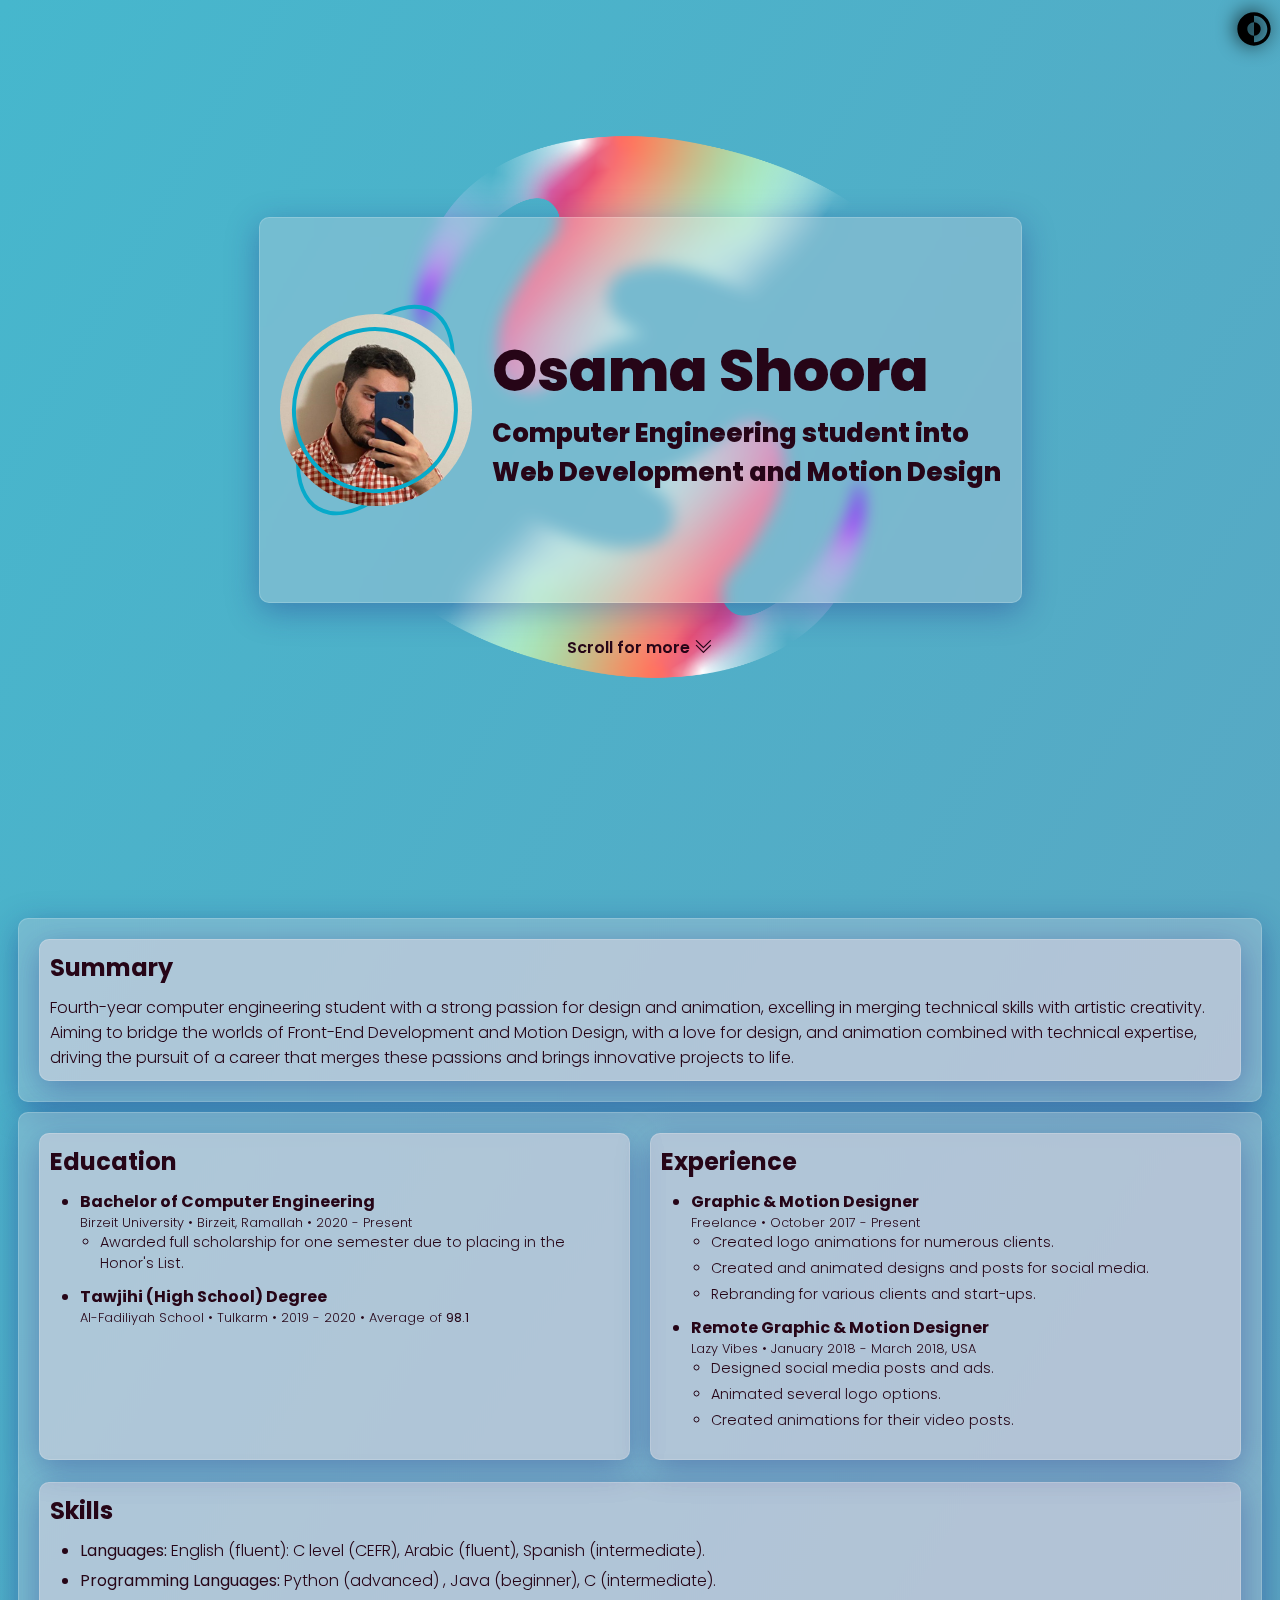
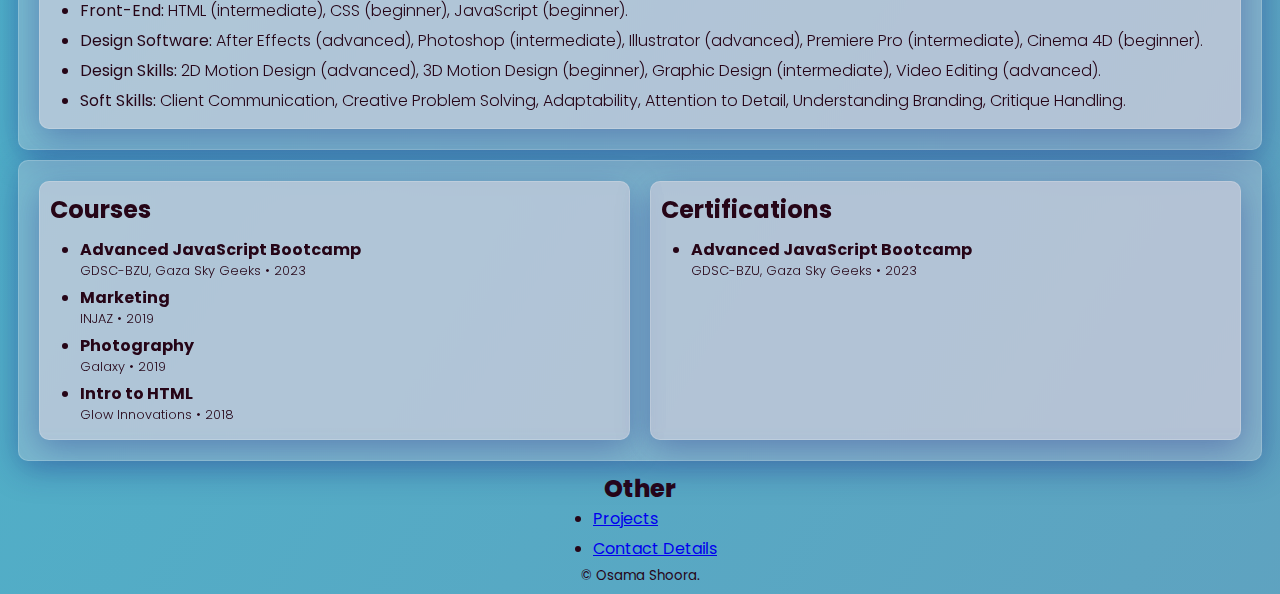
==== index.html @ 814f6090 "New Changes" ====
<!DOCTYPE html>
<html lang="en">
  <head>
    <meta charset="UTF-8" />
    <meta
      name="viewport"
      content="width=device-width, initial-scale=1, viewport-fit=cover"
    />
    <link href="./style.css" rel="stylesheet" />
    <meta name="theme-color" content="#aaa4cb" />
    <title>Osama Shoora's Resume</title>
  </head>
  <body class="light-mode">
    <!-- Logo -->
    <div class="flex-container logo-back">
      <img src="./images/logo1.png" alt="logo" class="logo" />
    </div>

    <button
      class="darkmode-btn theme-toggle"
      id="target"
      onclick="DoAnimation();"
    >
      <img src="./images/dark.svg" alt="" />
      <img src="./images/dark.svg" alt="" class="button-shadow" />
    </button>

    <!-- Header -->
    <section class="flex-container intro">
      <div class="container header">
        <div class="profile-container">
          <div class="frame1"></div>
          <div class="frame2"></div>
          <img src="./images/pic1.jpg" class="profile" />
        </div>
        <div class="about-container">
          <h1 class="name">Osama Shoora</h1>
          <h2 class="about">
            Computer Engineering student into<br />Web Development and Motion Design
          </h2>
        </div>
      </div>
      <div class="scroll-container">
        <p class="scroll-animation" onclick="scrollSmooth()">
          Scroll for more
          <svg
            xmlns="http://www.w3.org/2000/svg"
            width="20"
            height="20"
            fill="currentColor"
            class="bi bi-chevron-double-down scroll-animation"
            viewBox="0 0 17 10"
          >
            <path
              fill-rule="evenodd"
              d="M1.646 6.646a.5.5 0 0 1 .708 0L8 12.293l5.646-5.647a.5.5 0 0 1 .708.708l-6 6a.5.5 0 0 1-.708 0l-6-6a.5.5 0 0 1 0-.708z"
            />
            <path
              fill-rule="evenodd"
              d="M1.646 2.646a.5.5 0 0 1 .708 0L8 8.293l5.646-5.647a.5.5 0 0 1 .708.708l-6 6a.5.5 0 0 1-.708 0l-6-6a.5.5 0 0 1 0-.708z"
            />
          </svg>
        </p>
      </div>
    </section>

    <!-- Summary -->
    <section class="flex-container card">
      <section class="flex-container card summary">
        <h2>Summary</h2>
        <p>
          Fourth-year computer engineering student with a strong passion for
          design and animation, excelling in merging technical skills with
          artistic creativity. Aiming to bridge the worlds of Front-End
          Development and Motion Design, with a love for design, and animation
          combined with technical expertise, driving the pursuit of a career
          that merges these passions and brings innovative projects to life.
        </p>
        <!-- <hr /> -->
      </section>
    </section>

    <section class="flex-container card edu-exp">
      <section class="flex-container card education">
        <h2>Education</h2>
        <ul>
          <li>
            <h4>Bachelor of Computer Engineering</h4>
            <p>Birzeit University • Birzeit, Ramallah • 2020 - Present</p>
            <ul>
              <li>
                Awarded full scholarship for one semester due to placing in the
                Honor's List.
              </li>
            </ul>
          </li>

          <li>
            <h4>Tawjihi (High School) Degree</h4>
            <p>
              Al-Fadiliyah School • Tulkarm • 2019 - 2020 • Average of
              <b>98.1</b>
            </p>
          </li>
        </ul>
        <!-- <hr /> -->
      </section>

      <section class="flex-container card experience">
        <h2>Experience</h2>
        <ul>
          <li>
            <h4>Graphic & Motion Designer</h4>
            <p>Freelance • October 2017 - Present</p>
            <ul>
              <li>Created logo animations for numerous clients.</li>
              <li>Created and animated designs and posts for social media.</li>
              <li>Rebranding for various clients and start-ups.</li>
            </ul>
          </li>

          <li>
            <h4>Remote Graphic & Motion Designer</h4>
            <p>Lazy Vibes • January 2018 - March 2018, USA</p>
            <ul>
              <li>Designed social media posts and ads.</li>
              <li>Animated several logo options.</li>
              <li>Created animations for their video posts.</li>
            </ul>
          </li>
        </ul>
      </section>

      <section class="flex-container card skills">
        <h2>Skills</h2>
        <ul>
          <li>
            <b>Languages:</b> English (fluent): C level (CEFR), Arabic (fluent),
            Spanish (intermediate).
          </li>
          <li>
            <b>Programming Languages:</b> Python (advanced) , Java (beginner), C
            (intermediate).
          </li>
          <li>
            <b>Front-End:</b> HTML (intermediate), CSS (beginner), JavaScript
            (beginner).
          </li>
          <li>
            <b>Design Software:</b> After Effects (advanced), Photoshop
            (intermediate), Illustrator (advanced), Premiere Pro (intermediate),
            Cinema 4D (beginner).
          </li>
          <li>
            <b>Design Skills:</b> 2D Motion Design (advanced), 3D Motion Design
            (beginner), Graphic Design (intermediate), Video Editing (advanced).
          </li>
          <li>
            <b>Soft Skills:</b> Client Communication, Creative Problem Solving,
            Adaptability, Attention to Detail, Understanding Branding, Critique
            Handling.
          </li>
        </ul>
      </section>
    </section>

    <section class="flex-container card courses-certifications">
      <section class="flex-container card courses">
        <h2>Courses</h2>
        <ul>
          <li>
            <h4>Advanced JavaScript Bootcamp</h4>
            <p>GDSC-BZU, Gaza Sky Geeks • 2023</p>
          </li>

          <li>
            <h4>Marketing</h4>
            <p>INJAZ • 2019</p>
          </li>

          <li>
            <h4>Photography</h4>
            <p>Galaxy • 2019</p>
          </li>

          <li>
            <h4>Intro to HTML</h4>
            <p>Glow Innovations • 2018</p>
          </li>
        </ul>
      </section>

      <section class="flex-container card certifications">
        <h2>Certifications</h2>
        <ul>
          <li>
            <h4>Advanced JavaScript Bootcamp</h4>
            <p>GDSC-BZU, Gaza Sky Geeks • 2023</p>
          </li>
        </ul>
      </section>
    </section>

    <footer class="flex-container other">
      <h2>Other</h2>
      <ul>
        <li><a href="./public/projects.html" target="_blank">Projects</a></li>
        <li>
          <a href="./public/contact.html" target="_blank">Contact Details</a>
        </li>
      </ul>
      <small>© Osama Shoora.</small>
    </footer>

    <script src="./script.js"></script>
  </body>
</html>
---- style.css ----
@import url("https://fonts.googleapis.com/css2?family=Poppins:wght@200;300;500;600;700;800;900&display=swap");
/*#8C2B4F  #D95988   #F299C2    #ffd9e9   #260517     #A9B9D9*/

:root {
  --clr-dark: #260517;
  --clr-pastel-pink: #ffd9e9;
  --clr-light-pink: #f299c2;
  --clr-bg-light: rgba(245, 216, 227, 0.25);
  --clr-bg-dark: #361e274a;
}

.dark-mode {
  --clr-pastel-pink: #260517;
  --clr-dark: #ffd9e9;
  --clr-bg-dark: rgba(245, 216, 227, 0.25);
  --clr-bg-light: #361e274a;
}
.light-mode {
  transition: all 0.3s linear;
}

html {
  scroll-behavior: smooth;
}

body {
  background: -moz-linear-gradient(
    57deg,
    rgba(242, 153, 194, 1),
    rgba(115, 187, 201, 1)
  );
  background: -webkit-linear-gradient(
    57deg,
    rgba(242, 153, 194, 1),
    rgba(115, 187, 201, 1)
  );
  background: -o-linear-gradient(
    57deg,
    rgba(242, 153, 194, 1),
    rgba(115, 187, 201, 1)
  );
  background: linear-gradient(300deg, rgb(205, 71, 134), rgb(70, 183, 205));
  background-size: 1000% auto;
  animation: gradient-animation 10s ease infinite;
  font-family: "Poppins", sans-serif;
  color: var(--clr-dark);
}
@keyframes gradient-animation {
  0% {
    background-position: 0% 0%;
  }
  50% {
    background-position: 100% 50%;
  }
  100% {
    background-position: 0% 0%;
  }
}
.logo {
  width: 100%;
}
.logo-back {
  width: clamp(5vw, 35vw, 50vw);
  position: fixed;
  top: 50vh;
  left: 50vw;
  transform: translate(-50%, -58%);
}

.flex-container {
  display: flex;
  align-items: center;
  justify-content: center;
  margin: 0;
  padding: 0;
}
.intro {
  height: 100vh;
  flex-direction: column;
}

.header {
  flex: 0 1 30vw;
  display: grid;
  align-items: center;
  grid-template-columns: 0.5fr auto;
  grid-template-rows: 0.5fr 0.5fr;
  gap: 0px;
  padding: 0 20px;
  background: var(--clr-bg-light);
  box-shadow: 0 8px 32px 0 rgba(31, 38, 135, 0.37);
  backdrop-filter: blur(8px);
  -webkit-backdrop-filter: blur(4.5px);
  border-radius: 10px;
  border: 1px solid rgba(255, 255, 255, 0.18);
}

.card {
  /* color: #fce9f1; */
  height: auto;
  background: var(--clr-bg-light);
  box-shadow: 0 8px 32px 0 rgba(31, 38, 135, 0.37);
  backdrop-filter: blur(6px);
  -webkit-backdrop-filter: blur(4.5px);
  border-radius: 10px;
  border: 1px solid rgba(255, 255, 255, 0.18);
  flex-direction: column;
  align-items: flex-start;
  padding: 10px 10px;
  margin: 10px;
  font-weight: 300;
}
.edu-exp {
  display: grid;
  grid-template-columns: 1fr 1fr;
  grid-template-rows: 1fr auto;
}
.skills {
  margin-top: 20px;
}
.education,
.experience {
  justify-content: flex-start;
  height: 90%;
}
.courses-certifications {
  display: grid;
  grid-template-columns: 1fr 1fr;
}
.courses,
.certifications {
  justify-content: flex-start;
  height: 85%;
}
.skills {
  grid-column: span 2;
}
.card h2 {
  font-weight: 700;
}
hr {
  border: 1px solid #73bbc9;
}
.container hr {
  border: 1.5px solid #73bbc9;
  width: 100%;
  grid-column: span 2;
}
.name {
  font-size: 4.5vw;
}
.about {
  font-size: 2.02vw;
}
.header h1,
h2 {
  margin: 0;
  padding: 0;
  font-weight: 800;
}
.intro p {
  font-weight: 600;
  width: 300px;
  height: 30px;
  grid-column: span 2;
  padding: 0;
  padding-bottom: 6px;
  margin: 30px 0;
  text-align: center;
  cursor: pointer;
  color: #260517;
}
.intro p:hover {
  .scroll-animation {
    animation: loop-animation 2s ease infinite;
  }
}
.scroll-animation {
  animation: loop-animation 2s ease-out infinite;
}
@keyframes loop-animation {
  0% {
    transform: translateY(0px);
  }
  50% {
    transform: translateY(5px);
  }
  100% {
    transform: translateY(0px);
  }
}
.about-container {
  grid-area: 1/2/3/3;
  display: flex;
  flex-direction: column;
  justify-content: center;
  margin-left: 20px;
}
.profile-container {
  grid-area: 1/1/3/2;
  display: flex;
  justify-content: center;
  align-items: center;
  border-radius: 50%;
  position: relative;
}
.scroll-container {
  grid-column: span 2;
  display: flex;
  justify-content: center;
  align-items: center;
  border-radius: 50%;
  position: relative;
}
.other {
  flex-direction: column;
}
.profile {
  float: left;
  width: 15vw;
  border-radius: 50%;
  padding: 30px 0;
}

.card > p {
  margin: 0;
}
.card > h2 {
  margin: 0 0 10px 0;
  padding: 0;
}
ul {
  margin: 0;
  padding: 0 0 0 30px;
}
li {
  padding: 0 0 5px 0;
}

ul > li > h4 {
  margin: 0;
  padding: 0;
}
li > p {
  padding: 0;
  margin: 0;
  font-size: 0.8rem;
}

ul > li > ul {
  padding-left: 20px;
  font-size: 0.9rem;
}

.frame1,
.frame2 {
  position: absolute;
  z-index: -1;
  width: 65%;
  height: 92%;
  border-radius: 50%;
  border: 4px solid #07aaca;
  rotate: 30deg;
  box-sizing: border-box;
}
.frame2 {
  z-index: 1;
  width: 13vw;
  height: 13vw;
  rotate: -30deg;
}
.frame1 {
  animation: frame-animation 2.5s ease-in-out infinite;
}
@keyframes frame-animation {
  0% {
    transform: rotate(0deg);
  }
  100% {
    transform: rotate(360deg);
  }
}

.darkmode-btn {
  background-color: transparent;
  border: 0;
  position: fixed;
  right: 0px;
  cursor: pointer;
  z-index: 1;
  display: grid;
  transition: all 0.3s;
}
.animate {
  transform: rotate(180deg);
}
.darkmode-btn img {
  width: 40px;
}
.darkmode-btn .button-shadow {
  position: absolute;
  filter: blur(10px);
  right: 6px;
}

@media (max-width: 768px) {
  .header {
    flex: 0 1 30vw;
    padding-right: 10px;
  }
  .profile {
    width: 100px;
  }
  .name {
    font-size: 2rem;
  }
  .about {
    font-size: 0.9rem;
  }
  .frame1 {
    border-width: 2px;
    height: 90%;
  }
  .frame2 {
    z-index: 1;
    width: 85px;
    height: 85px;
    border-width: 2px;
    rotate: -30deg;
  }
  .edu-exp {
    grid-template-columns: 1fr;
    grid-template-rows: auto auto auto;
    gap: 20px;
  }
  .courses-certifications {
    grid-template-columns: 1fr;
    grid-template-rows: 1fr auto;
    padding-bottom: 30px;
  }
  .skills {
    grid-column: span 1;
    margin-top: 0px;
  }
}
@media (max-width: 435px) {
  .name {
    font-size: 2rem;
  }
  .about {
    font-size: 0.8rem;
  }
  .about-container {
    margin-left: 10px;
  }
  .logo-back {
    width: 200px;
    transform: translate(-50%, -66%);
  }
}
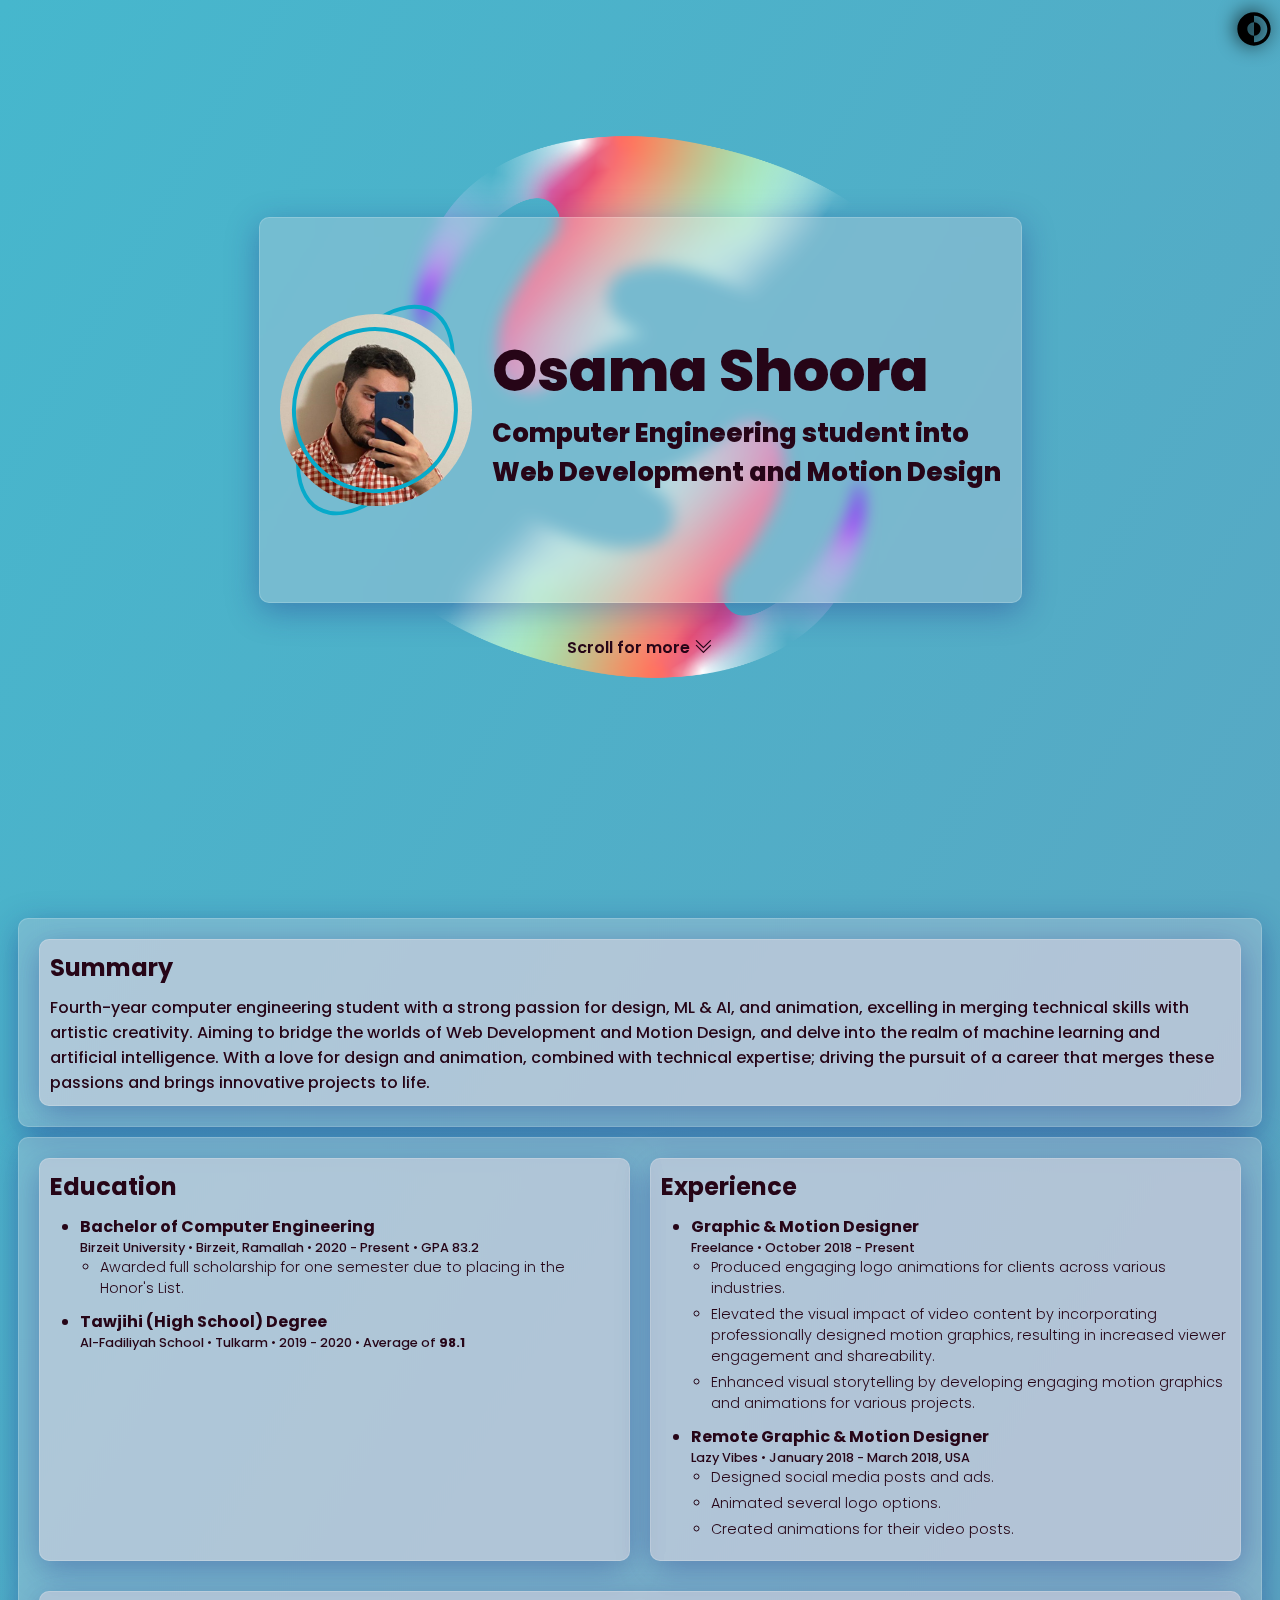
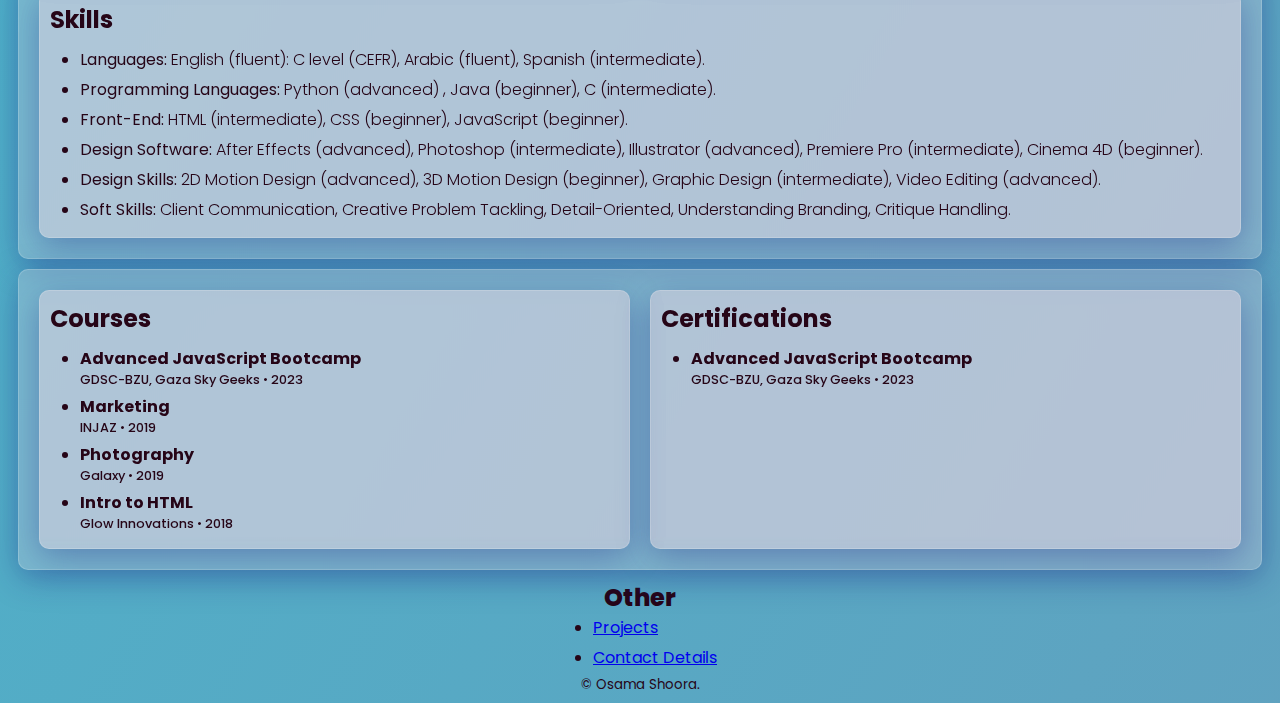
==== commit e1e8de52: "New Changes" ====
--- a/index.html
+++ b/index.html
@@ -36,7 +36,8 @@
         <div class="about-container">
           <h1 class="name">Osama Shoora</h1>
           <h2 class="about">
-            Computer Engineering student into<br />Web Development and Motion Design
+            Computer Engineering student into<br />Web Development and Motion
+            Design
           </h2>
         </div>
       </div>
@@ -70,11 +71,13 @@
         <h2>Summary</h2>
         <p>
           Fourth-year computer engineering student with a strong passion for
-          design and animation, excelling in merging technical skills with
-          artistic creativity. Aiming to bridge the worlds of Front-End
-          Development and Motion Design, with a love for design, and animation
-          combined with technical expertise, driving the pursuit of a career
-          that merges these passions and brings innovative projects to life.
+          design, ML &amp; AI, and animation, excelling in merging technical
+          skills with artistic creativity. Aiming to bridge the worlds of Web
+          Development and Motion Design, and delve into the realm of machine
+          learning and artificial intelligence. With a love for design and
+          animation, combined with technical expertise; driving the pursuit of a
+          career that merges these passions and brings innovative projects to
+          life.
         </p>
         <!-- <hr /> -->
       </section>
@@ -86,7 +89,9 @@
         <ul>
           <li>
             <h4>Bachelor of Computer Engineering</h4>
-            <p>Birzeit University • Birzeit, Ramallah • 2020 - Present</p>
+            <p>
+              Birzeit University • Birzeit, Ramallah • 2020 - Present • GPA 83.2
+            </p>
             <ul>
               <li>
                 Awarded full scholarship for one semester due to placing in the
@@ -110,17 +115,17 @@
         <h2>Experience</h2>
         <ul>
           <li>
-            <h4>Graphic & Motion Designer</h4>
-            <p>Freelance • October 2017 - Present</p>
+            <h4>Graphic &amp; Motion Designer</h4>
+            <p>Freelance • October 2018 - Present</p>
             <ul>
-              <li>Created logo animations for numerous clients.</li>
-              <li>Created and animated designs and posts for social media.</li>
-              <li>Rebranding for various clients and start-ups.</li>
+              <li>Produced engaging logo animations for clients across various industries.</li>
+              <li>Elevated the visual impact of video content by incorporating professionally designed motion graphics, resulting in increased viewer engagement and shareability.</li>
+              <li>Enhanced visual storytelling by developing engaging motion graphics and animations for various projects.</li>
             </ul>
           </li>
 
           <li>
-            <h4>Remote Graphic & Motion Designer</h4>
+            <h4>Remote Graphic &amp; Motion Designer</h4>
             <p>Lazy Vibes • January 2018 - March 2018, USA</p>
             <ul>
               <li>Designed social media posts and ads.</li>
@@ -156,8 +161,7 @@
             (beginner), Graphic Design (intermediate), Video Editing (advanced).
           </li>
           <li>
-            <b>Soft Skills:</b> Client Communication, Creative Problem Solving,
-            Adaptability, Attention to Detail, Understanding Branding, Critique
+            <b>Soft Skills:</b> Client Communication, Creative Problem Tackling, Detail-Oriented, Understanding Branding, Critique
             Handling.
           </li>
         </ul>
@@ -212,6 +216,6 @@
       <small>© Osama Shoora.</small>
     </footer>
 
-    <script src="./script.js"></script>
+    <script src="./index.js"></script>
   </body>
 </html>
--- a/style.css
+++ b/style.css
@@ -170,11 +170,17 @@
   cursor: pointer;
   color: #260517;
 }
+
 .intro p:hover {
   .scroll-animation {
     animation: loop-animation 2s ease infinite;
   }
 }
+
+.card p{
+font-weight: 500;
+}
+
 .scroll-animation {
   animation: loop-animation 2s ease-out infinite;
 }
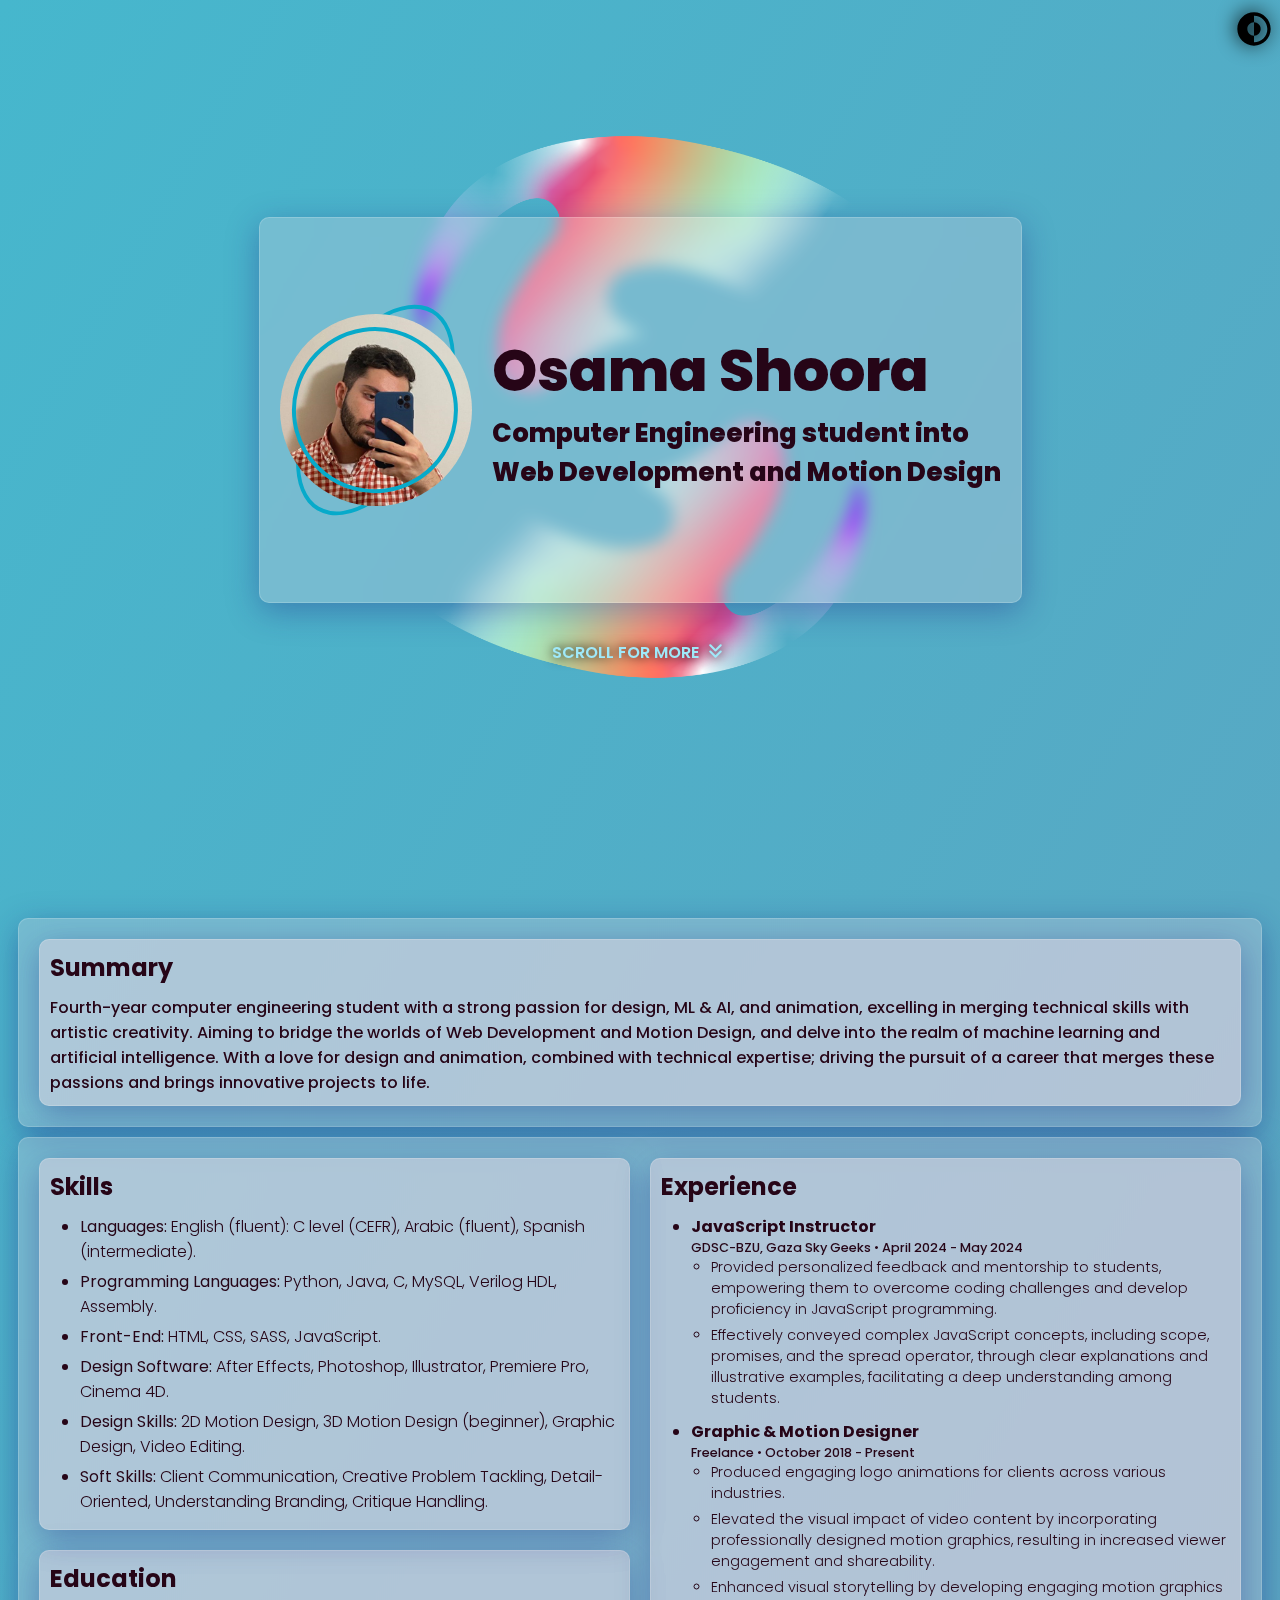
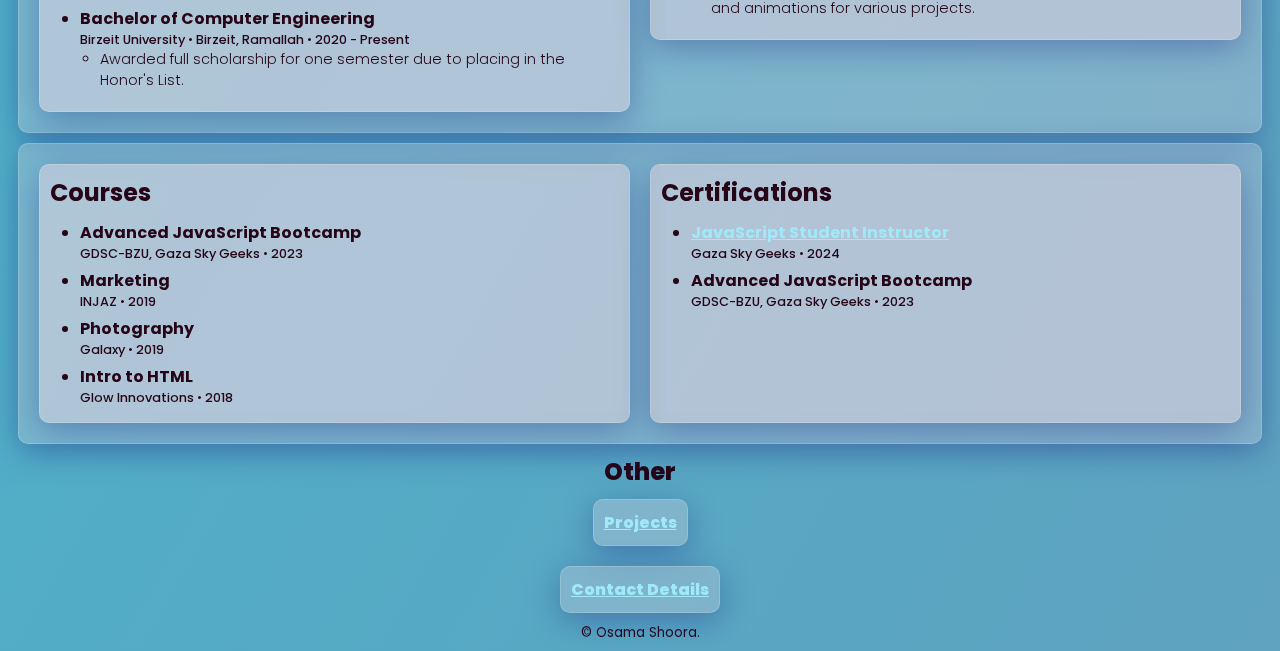
==== commit 3ccb057d: "grid clean up + readme" ====
--- a/index.html
+++ b/index.html
@@ -43,23 +43,19 @@
       </div>
       <div class="scroll-container">
         <p class="scroll-animation" onclick="scrollSmooth()">
-          Scroll for more
+          SCROLL FOR MORE
           <svg
             xmlns="http://www.w3.org/2000/svg"
-            width="20"
-            height="20"
-            fill="currentColor"
-            class="bi bi-chevron-double-down scroll-animation"
-            viewBox="0 0 17 10"
+            width="25"
+            height="25"
+            viewBox="0 0 24 24"
+            fill="none"
+            stroke="currentColor"
+            stroke-width="2"
+            stroke-linecap="round"
+            stroke-linejoin="round"
           >
-            <path
-              fill-rule="evenodd"
-              d="M1.646 6.646a.5.5 0 0 1 .708 0L8 12.293l5.646-5.647a.5.5 0 0 1 .708.708l-6 6a.5.5 0 0 1-.708 0l-6-6a.5.5 0 0 1 0-.708z"
-            />
-            <path
-              fill-rule="evenodd"
-              d="M1.646 2.646a.5.5 0 0 1 .708 0L8 8.293l5.646-5.647a.5.5 0 0 1 .708.708l-6 6a.5.5 0 0 1-.708 0l-6-6a.5.5 0 0 1 0-.708z"
-            />
+            <path d="M7 13l5 5 5-5M7 7l5 5 5-5" />
           </svg>
         </p>
       </div>
@@ -84,14 +80,39 @@
     </section>
 
     <section class="flex-container card edu-exp">
+      <section class="flex-container card skills">
+        <h2>Skills</h2>
+        <ul>
+          <li>
+            <b>Languages:</b> English (fluent): C level (CEFR), Arabic (fluent),
+            Spanish (intermediate).
+          </li>
+          <li>
+            <b>Programming Languages:</b> Python, Java, C, MySQL, Verilog HDL,
+            Assembly.
+          </li>
+          <li><b>Front-End:</b> HTML, CSS, SASS, JavaScript.</li>
+          <li>
+            <b>Design Software:</b> After Effects, Photoshop, Illustrator,
+            Premiere Pro, Cinema 4D.
+          </li>
+          <li>
+            <b>Design Skills:</b> 2D Motion Design, 3D Motion Design (beginner),
+            Graphic Design, Video Editing.
+          </li>
+          <li>
+            <b>Soft Skills:</b> Client Communication, Creative Problem Tackling,
+            Detail-Oriented, Understanding Branding, Critique Handling.
+          </li>
+        </ul>
+      </section>
+
       <section class="flex-container card education">
         <h2>Education</h2>
         <ul>
           <li>
             <h4>Bachelor of Computer Engineering</h4>
-            <p>
-              Birzeit University • Birzeit, Ramallah • 2020 - Present • GPA 83.2
-            </p>
+            <p>Birzeit University • Birzeit, Ramallah • 2020 - Present</p>
             <ul>
               <li>
                 Awarded full scholarship for one semester due to placing in the
@@ -99,14 +120,6 @@
               </li>
             </ul>
           </li>
-
-          <li>
-            <h4>Tawjihi (High School) Degree</h4>
-            <p>
-              Al-Fadiliyah School • Tulkarm • 2019 - 2020 • Average of
-              <b>98.1</b>
-            </p>
-          </li>
         </ul>
         <!-- <hr /> -->
       </section>
@@ -114,55 +127,41 @@
       <section class="flex-container card experience">
         <h2>Experience</h2>
         <ul>
+          <li>
+            <h4>JavaScript Instructor</h4>
+            <p>GDSC-BZU, Gaza Sky Geeks • April 2024 - May 2024</p>
+            <ul>
+              <li>
+                Provided personalized feedback and mentorship to students,
+                empowering them to overcome coding challenges and develop
+                proficiency in JavaScript programming.
+              </li>
+              <li>
+                Effectively conveyed complex JavaScript concepts, including
+                scope, promises, and the spread operator, through clear
+                explanations and illustrative examples, facilitating a deep
+                understanding among students.
+              </li>
+            </ul>
+          </li>
           <li>
             <h4>Graphic &amp; Motion Designer</h4>
             <p>Freelance • October 2018 - Present</p>
             <ul>
-              <li>Produced engaging logo animations for clients across various industries.</li>
-              <li>Elevated the visual impact of video content by incorporating professionally designed motion graphics, resulting in increased viewer engagement and shareability.</li>
-              <li>Enhanced visual storytelling by developing engaging motion graphics and animations for various projects.</li>
+              <li>
+                Produced engaging logo animations for clients across various
+                industries.
+              </li>
+              <li>
+                Elevated the visual impact of video content by incorporating
+                professionally designed motion graphics, resulting in increased
+                viewer engagement and shareability.
+              </li>
+              <li>
+                Enhanced visual storytelling by developing engaging motion
+                graphics and animations for various projects.
+              </li>
             </ul>
-          </li>
-
-          <li>
-            <h4>Remote Graphic &amp; Motion Designer</h4>
-            <p>Lazy Vibes • January 2018 - March 2018, USA</p>
-            <ul>
-              <li>Designed social media posts and ads.</li>
-              <li>Animated several logo options.</li>
-              <li>Created animations for their video posts.</li>
-            </ul>
-          </li>
-        </ul>
-      </section>
-
-      <section class="flex-container card skills">
-        <h2>Skills</h2>
-        <ul>
-          <li>
-            <b>Languages:</b> English (fluent): C level (CEFR), Arabic (fluent),
-            Spanish (intermediate).
-          </li>
-          <li>
-            <b>Programming Languages:</b> Python (advanced) , Java (beginner), C
-            (intermediate).
-          </li>
-          <li>
-            <b>Front-End:</b> HTML (intermediate), CSS (beginner), JavaScript
-            (beginner).
-          </li>
-          <li>
-            <b>Design Software:</b> After Effects (advanced), Photoshop
-            (intermediate), Illustrator (advanced), Premiere Pro (intermediate),
-            Cinema 4D (beginner).
-          </li>
-          <li>
-            <b>Design Skills:</b> 2D Motion Design (advanced), 3D Motion Design
-            (beginner), Graphic Design (intermediate), Video Editing (advanced).
-          </li>
-          <li>
-            <b>Soft Skills:</b> Client Communication, Creative Problem Tackling, Detail-Oriented, Understanding Branding, Critique
-            Handling.
           </li>
         </ul>
       </section>
@@ -198,6 +197,15 @@
         <h2>Certifications</h2>
         <ul>
           <li>
+            <h4>
+              <a
+                href="https://credsverse.com/credentials/0abc3466-1c5b-4b9c-9fdd-5f3ae3a615f6"
+                >JavaScript Student Instructor</a
+              >
+            </h4>
+            <p>Gaza Sky Geeks • 2024</p>
+          </li>
+          <li>
             <h4>Advanced JavaScript Bootcamp</h4>
             <p>GDSC-BZU, Gaza Sky Geeks • 2023</p>
           </li>
@@ -208,8 +216,10 @@
     <footer class="flex-container other">
       <h2>Other</h2>
       <ul>
-        <li><a href="./public/projects.html" target="_blank">Projects</a></li>
-        <li>
+        <li class="card">
+          <a href="./public/projects.html" target="_blank">Projects</a>
+        </li>
+        <li class="card">
           <a href="./public/contact.html" target="_blank">Contact Details</a>
         </li>
       </ul>
--- a/style.css
+++ b/style.css
@@ -65,6 +65,7 @@
   top: 50vh;
   left: 50vw;
   transform: translate(-50%, -58%);
+  z-index: -1;
 }
 
 .flex-container {
@@ -113,16 +114,20 @@
 .edu-exp {
   display: grid;
   grid-template-columns: 1fr 1fr;
-  grid-template-rows: 1fr auto;
-}
-.skills {
-  margin-top: 20px;
-}
-.education,
+  grid-template-rows: auto auto;
+}
+
+/* Define distinct background colors for each grid item */
+
+.education {
+  justify-content: flex-start;
+  grid-area: 2 / 1 / 3 / 2;
+}
 .experience {
   justify-content: flex-start;
-  height: 90%;
-}
+  grid-area: 1 / 2 / 3 / 3;
+}
+
 .courses-certifications {
   display: grid;
   grid-template-columns: 1fr 1fr;
@@ -133,7 +138,27 @@
   height: 85%;
 }
 .skills {
-  grid-column: span 2;
+  grid-area: 1 / 1 / 2 / 2;
+}
+.other {
+  display: flex;
+  align-items: center;
+  justify-content: center;
+  flex-direction: column;
+}
+.other ul {
+  display: flex;
+  flex-direction: column;
+  align-items: center;
+  justify-content: center;
+  padding: 0;
+  margin: 0;
+}
+
+.other .card {
+  list-style-type: none;
+  width: fit-content;
+  font-weight: 800;
 }
 .card h2 {
   font-weight: 700;
@@ -177,10 +202,45 @@
   }
 }
 
-.card p{
-font-weight: 500;
-}
-
+.card p {
+  font-weight: 500;
+}
+
+.about-container {
+  grid-area: 1/2/3/3;
+  display: flex;
+  flex-direction: column;
+  justify-content: center;
+  margin-left: 20px;
+}
+.profile-container {
+  grid-area: 1/1/3/2;
+  display: flex;
+  justify-content: center;
+  align-items: center;
+  border-radius: 50%;
+  position: relative;
+}
+.scroll-container {
+  display: flex;
+  justify-content: center;
+  align-items: center;
+  border-radius: 50%;
+  position: relative;
+  padding: 0px;
+  margin: 0px;
+}
+
+.scroll-container p {
+  color: #9fe9f9;
+  filter: drop-shadow(0 0 6px rgb(0, 0, 0));
+}
+
+svg {
+  /* fix position down by 5px */
+  position: relative;
+  top: 5px;
+}
 .scroll-animation {
   animation: loop-animation 2s ease-out infinite;
 }
@@ -195,32 +255,7 @@
     transform: translateY(0px);
   }
 }
-.about-container {
-  grid-area: 1/2/3/3;
-  display: flex;
-  flex-direction: column;
-  justify-content: center;
-  margin-left: 20px;
-}
-.profile-container {
-  grid-area: 1/1/3/2;
-  display: flex;
-  justify-content: center;
-  align-items: center;
-  border-radius: 50%;
-  position: relative;
-}
-.scroll-container {
-  grid-column: span 2;
-  display: flex;
-  justify-content: center;
-  align-items: center;
-  border-radius: 50%;
-  position: relative;
-}
-.other {
-  flex-direction: column;
-}
+
 .profile {
   float: left;
   width: 15vw;
@@ -256,6 +291,10 @@
 ul > li > ul {
   padding-left: 20px;
   font-size: 0.9rem;
+}
+
+a {
+  color: #9fe9f9;
 }
 
 .frame1,
@@ -308,8 +347,21 @@
   filter: blur(10px);
   right: 6px;
 }
-
-@media (max-width: 768px) {
+@media (min-width: 1300px) {
+  .skills {
+    grid-area: 1 / 1 / 2 / 2;
+  }
+  .education {
+    grid-area: 2 / 1 / 3 / 2;
+  }
+  .experience {
+    grid-area: 1 / 2 / 3 / 3;
+    /* grid-row: aut; */
+    /* padding-bottom: 28px; */
+  }
+}
+
+@media (max-width: 900px) {
   .header {
     flex: 0 1 30vw;
     padding-right: 10px;
@@ -337,19 +389,19 @@
   .edu-exp {
     grid-template-columns: 1fr;
     grid-template-rows: auto auto auto;
-    gap: 20px;
-  }
-  .courses-certifications {
-    grid-template-columns: 1fr;
-    grid-template-rows: 1fr auto;
-    padding-bottom: 30px;
   }
   .skills {
-    grid-column: span 1;
-    margin-top: 0px;
-  }
-}
-@media (max-width: 435px) {
+    grid-area: span 1;
+  }
+
+  .education {
+    grid-area: span 1;
+  }
+  .experience {
+    grid-area: span 1;
+  }
+}
+@media (max-width: 560px) {
   .name {
     font-size: 2rem;
   }
@@ -363,4 +415,8 @@
     width: 200px;
     transform: translate(-50%, -66%);
   }
-}
+  .courses-certifications {
+    grid-template-columns: 1fr;
+    grid-template-rows: 1fr 1fr;
+  }
+}
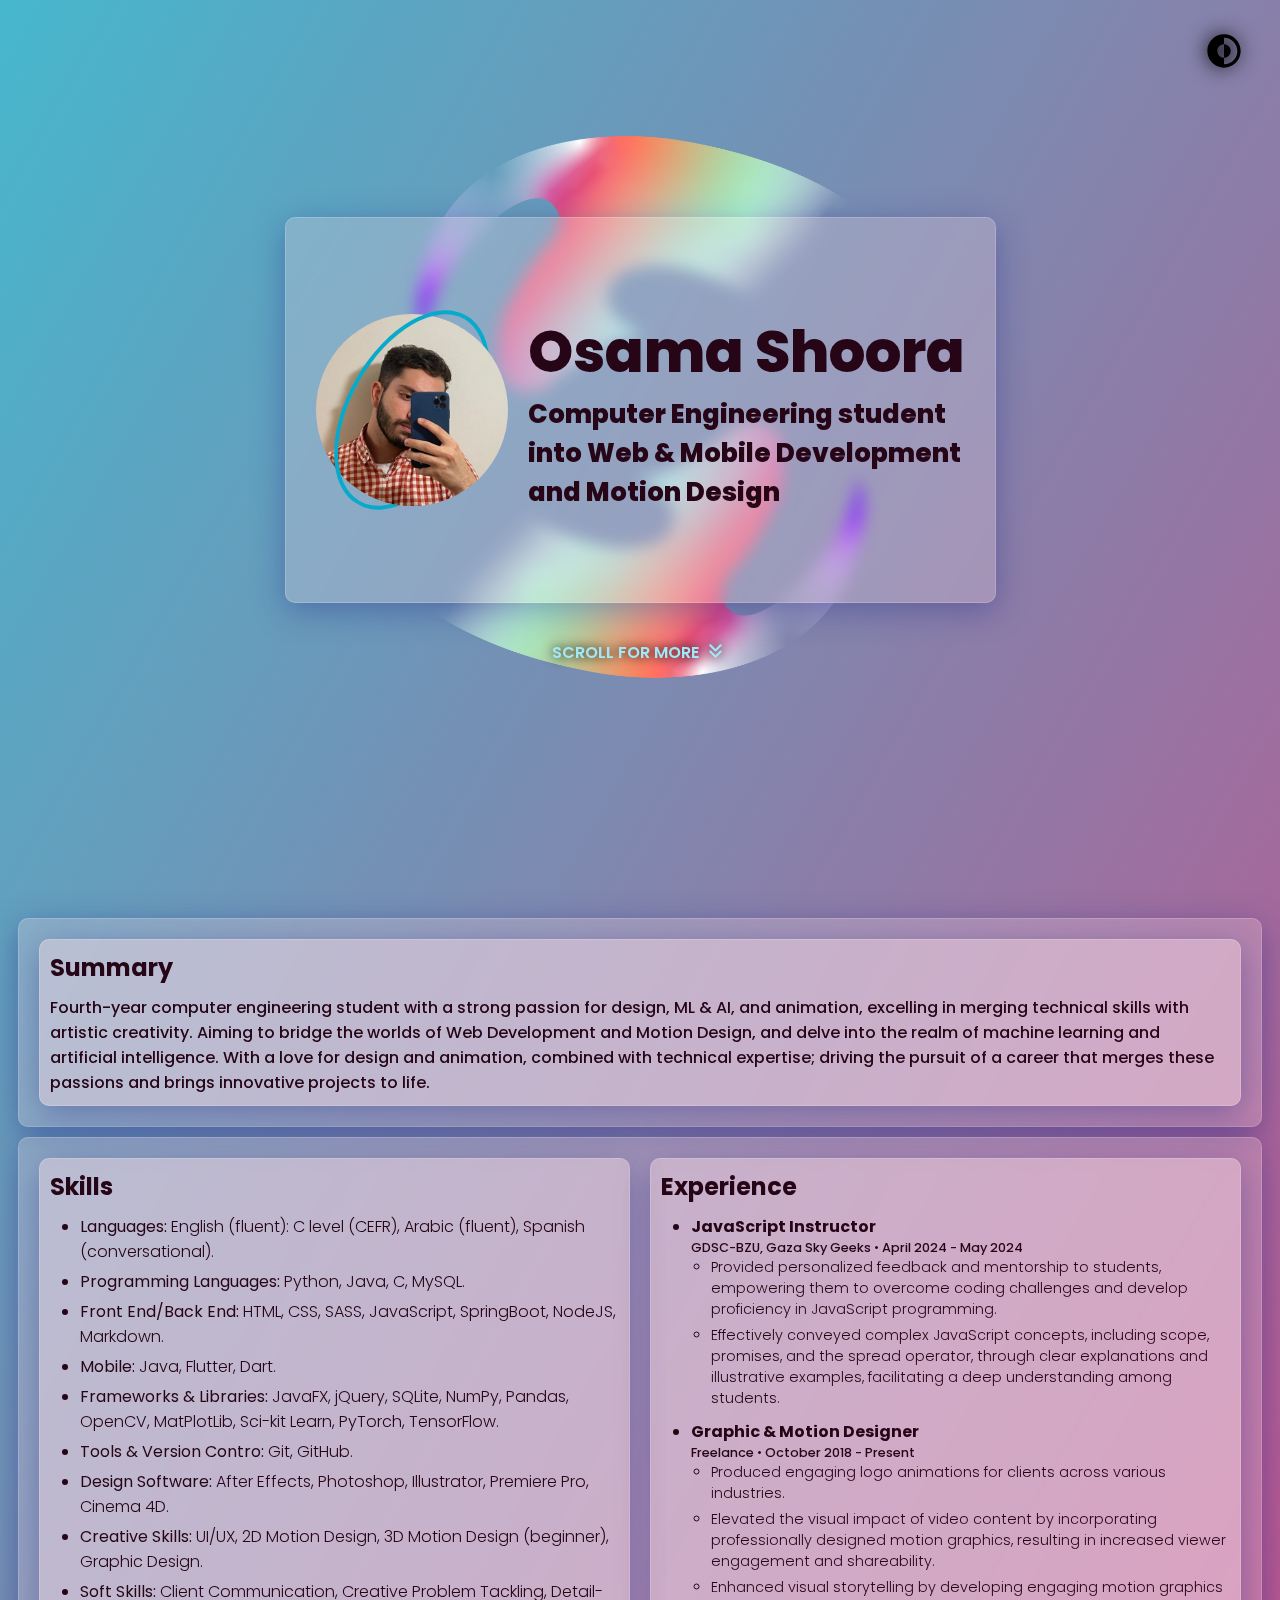
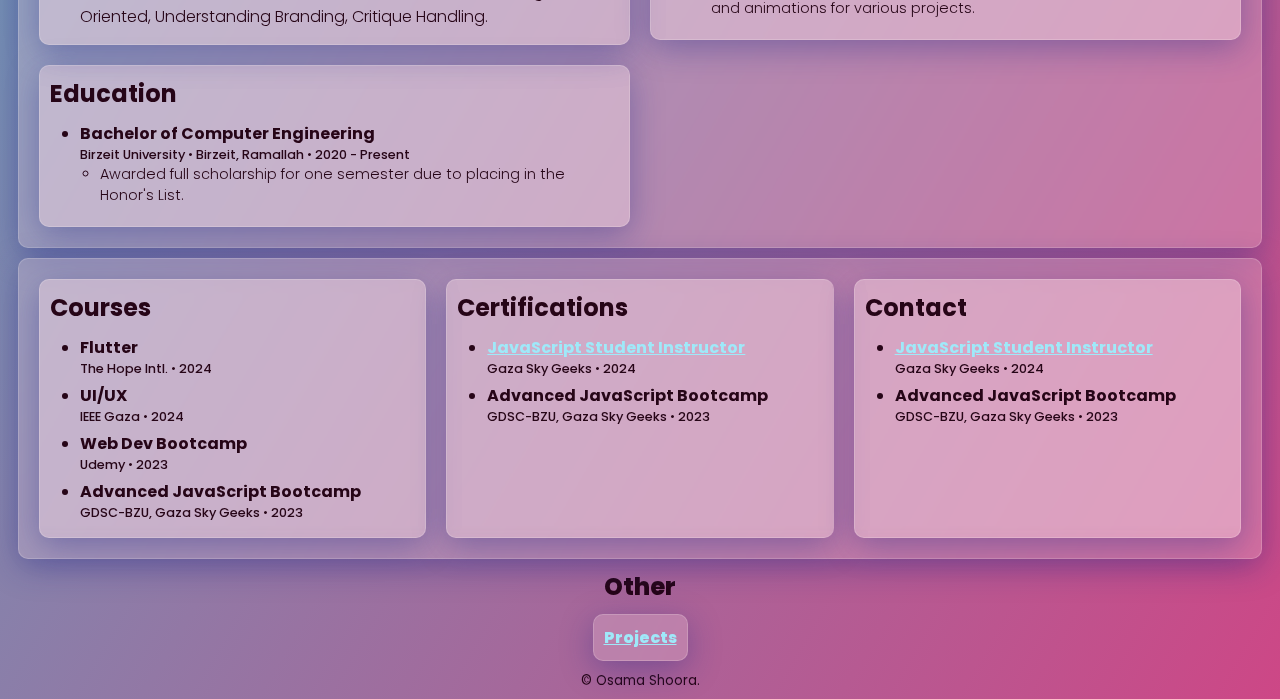
==== commit ef0a8c95: "Updated" ====
--- a/index.html
+++ b/index.html
@@ -4,8 +4,7 @@
     <meta charset="UTF-8" />
     <meta
       name="viewport"
-      content="width=device-width, initial-scale=1, viewport-fit=cover"
-    />
+      content="width=device-width, initial-scale=1, viewport-fit=cover" />
     <link href="./style.css" rel="stylesheet" />
     <meta name="theme-color" content="#aaa4cb" />
     <title>Osama Shoora's Resume</title>
@@ -17,26 +16,28 @@
     </div>
 
     <button
-      class="darkmode-btn theme-toggle"
+      class="darkmode-btn"
       id="target"
-      onclick="DoAnimation();"
-    >
-      <img src="./images/dark.svg" alt="" />
-      <img src="./images/dark.svg" alt="" class="button-shadow" />
+      onclick="DoAnimation();">
+      <img src="./images/dark.svg" alt />
+      <img src="./images/dark.svg" alt class="button-shadow" />
     </button>
 
     <!-- Header -->
     <section class="flex-container intro">
       <div class="container header">
         <div class="profile-container">
-          <div class="frame1"></div>
-          <div class="frame2"></div>
+          <!-- <div class="frame2"></div> -->
+          <div class="ring-back"></div>
           <img src="./images/pic1.jpg" class="profile" />
+          <div class="ring-front"></div>
         </div>
         <div class="about-container">
           <h1 class="name">Osama Shoora</h1>
           <h2 class="about">
-            Computer Engineering student into<br />Web Development and Motion
+            Computer Engineering student<br />into Web & Mobile
+            Development<br />and
+            Motion
             Design
           </h2>
         </div>
@@ -53,8 +54,7 @@
             stroke="currentColor"
             stroke-width="2"
             stroke-linecap="round"
-            stroke-linejoin="round"
-          >
+            stroke-linejoin="round">
             <path d="M7 13l5 5 5-5M7 7l5 5 5-5" />
           </svg>
         </p>
@@ -85,20 +85,25 @@
         <ul>
           <li>
             <b>Languages:</b> English (fluent): C level (CEFR), Arabic (fluent),
-            Spanish (intermediate).
-          </li>
-          <li>
-            <b>Programming Languages:</b> Python, Java, C, MySQL, Verilog HDL,
-            Assembly.
-          </li>
-          <li><b>Front-End:</b> HTML, CSS, SASS, JavaScript.</li>
+            Spanish (conversational).
+          </li>
+          <li>
+            <b>Programming Languages:</b> Python, Java, C, MySQL.
+          </li>
+          <li><b>Front End/Back End:</b> HTML, CSS, SASS, JavaScript,
+            SpringBoot, NodeJS, Markdown.</li>
+          <li><b>Mobile:</b> Java, Flutter, Dart.</li>
+          <li><b>Frameworks & Libraries:</b> JavaFX, jQuery, SQLite, NumPy,
+            Pandas, OpenCV, MatPlotLib, Sci-kit Learn, PyTorch, TensorFlow.</li>
+          <li><b>Tools & Version Contro:</b> Git, GitHub.</li>
           <li>
             <b>Design Software:</b> After Effects, Photoshop, Illustrator,
             Premiere Pro, Cinema 4D.
           </li>
           <li>
-            <b>Design Skills:</b> 2D Motion Design, 3D Motion Design (beginner),
-            Graphic Design, Video Editing.
+            <b>Creative Skills:</b> UI/UX, 2D Motion Design, 3D Motion Design
+            (beginner),
+            Graphic Design.
           </li>
           <li>
             <b>Soft Skills:</b> Client Communication, Creative Problem Tackling,
@@ -167,29 +172,30 @@
       </section>
     </section>
 
-    <section class="flex-container card courses-certifications">
+    <section class="flex-container card courses-certifications-contact">
       <section class="flex-container card courses">
         <h2>Courses</h2>
         <ul>
           <li>
+            <h4>Flutter</h4>
+            <p>The Hope Intl. • 2024</p>
+          </li>
+
+          <li>
+            <h4>UI/UX</h4>
+            <p>IEEE Gaza • 2024</p>
+          </li>
+
+          <li>
+            <h4>Web Dev Bootcamp</h4>
+            <p>Udemy • 2023</p>
+          </li>
+
+          <li>
             <h4>Advanced JavaScript Bootcamp</h4>
             <p>GDSC-BZU, Gaza Sky Geeks • 2023</p>
           </li>
 
-          <li>
-            <h4>Marketing</h4>
-            <p>INJAZ • 2019</p>
-          </li>
-
-          <li>
-            <h4>Photography</h4>
-            <p>Galaxy • 2019</p>
-          </li>
-
-          <li>
-            <h4>Intro to HTML</h4>
-            <p>Glow Innovations • 2018</p>
-          </li>
         </ul>
       </section>
 
@@ -199,9 +205,26 @@
           <li>
             <h4>
               <a
-                href="https://credsverse.com/credentials/0abc3466-1c5b-4b9c-9fdd-5f3ae3a615f6"
-                >JavaScript Student Instructor</a
-              >
+                href="https://credsverse.com/credentials/0abc3466-1c5b-4b9c-9fdd-5f3ae3a615f6">JavaScript
+                Student Instructor</a>
+            </h4>
+            <p>Gaza Sky Geeks • 2024</p>
+          </li>
+          <li>
+            <h4>Advanced JavaScript Bootcamp</h4>
+            <p>GDSC-BZU, Gaza Sky Geeks • 2023</p>
+          </li>
+        </ul>
+      </section>
+
+      <section class="flex-container card contact">
+        <h2>Contact</h2>
+        <ul>
+          <li>
+            <h4>
+              <a
+                href="https://credsverse.com/credentials/0abc3466-1c5b-4b9c-9fdd-5f3ae3a615f6">JavaScript
+                Student Instructor</a>
             </h4>
             <p>Gaza Sky Geeks • 2024</p>
           </li>
@@ -219,9 +242,6 @@
         <li class="card">
           <a href="./public/projects.html" target="_blank">Projects</a>
         </li>
-        <li class="card">
-          <a href="./public/contact.html" target="_blank">Contact Details</a>
-        </li>
       </ul>
       <small>© Osama Shoora.</small>
     </footer>
--- a/style.css
+++ b/style.css
@@ -40,10 +40,11 @@
     rgba(115, 187, 201, 1)
   );
   background: linear-gradient(300deg, rgb(205, 71, 134), rgb(70, 183, 205));
-  background-size: 1000% auto;
+  background-size: 100% auto;
   animation: gradient-animation 10s ease infinite;
   font-family: "Poppins", sans-serif;
   color: var(--clr-dark);
+  overflow-x: visible;
 }
 @keyframes gradient-animation {
   0% {
@@ -84,10 +85,9 @@
   flex: 0 1 30vw;
   display: grid;
   align-items: center;
-  grid-template-columns: 0.5fr auto;
-  grid-template-rows: 0.5fr 0.5fr;
-  gap: 0px;
-  padding: 0 20px;
+  grid-template-columns: 1fr auto;
+  grid-template-rows: 1fr 1fr;
+  padding: 0 30px;
   background: var(--clr-bg-light);
   box-shadow: 0 8px 32px 0 rgba(31, 38, 135, 0.37);
   backdrop-filter: blur(8px);
@@ -128,15 +128,17 @@
   grid-area: 1 / 2 / 3 / 3;
 }
 
-.courses-certifications {
+.courses-certifications-contact {
   display: grid;
-  grid-template-columns: 1fr 1fr;
+  grid-template-columns: 1fr 1fr 1fr;
 }
 .courses,
-.certifications {
+.certifications,
+.contact {
   justify-content: flex-start;
   height: 85%;
 }
+
 .skills {
   grid-area: 1 / 1 / 2 / 2;
 }
@@ -175,6 +177,7 @@
   font-size: 4.5vw;
 }
 .about {
+  text-align: justify;
   font-size: 2.02vw;
 }
 .header h1,
@@ -297,32 +300,45 @@
   color: #9fe9f9;
 }
 
-.frame1,
-.frame2 {
+.ring-back,
+.ring-front {
   position: absolute;
-  z-index: -1;
-  width: 65%;
-  height: 92%;
+  width: 10vw;
+  height: 17vw;
   border-radius: 50%;
   border: 4px solid #07aaca;
+  box-sizing: border-box;
   rotate: 30deg;
-  box-sizing: border-box;
-}
-.frame2 {
+  animation: frame-animation 3.5s ease-in-out infinite;
+}
+
+.ring-back {
+  z-index: -1;
+  clip-path: inset(0 0 0 50%);
+}
+
+.ring-front {
+  z-index: 2;
+  clip-path: inset(0 50% 0 0);
+}
+
+/* Circular Frame */
+/* .frame2 {
+  position: absolute;
   z-index: 1;
+  border-radius: 50%;
+  border: 4px solid #07aaca;
   width: 13vw;
   height: 13vw;
-  rotate: -30deg;
-}
-.frame1 {
-  animation: frame-animation 2.5s ease-in-out infinite;
-}
+  box-sizing: border-box;
+} */
+
 @keyframes frame-animation {
   0% {
-    transform: rotate(0deg);
+    transform: rotateZ(0deg) rotateY(-45deg);
   }
   100% {
-    transform: rotate(360deg);
+    transform: rotateZ(360deg) rotateY(45deg);
   }
 }
 
@@ -330,23 +346,24 @@
   background-color: transparent;
   border: 0;
   position: fixed;
-  right: 0px;
+  top: 30px;
+  right: 30px;
   cursor: pointer;
-  z-index: 1;
-  display: grid;
   transition: all 0.3s;
-}
-.animate {
-  transform: rotate(180deg);
-}
-.darkmode-btn img {
-  width: 40px;
 }
 .darkmode-btn .button-shadow {
   position: absolute;
   filter: blur(10px);
   right: 6px;
 }
+
+.animate {
+  transform: rotate(180deg);
+}
+.darkmode-btn img {
+  width: 40px;
+}
+
 @media (min-width: 1300px) {
   .skills {
     grid-area: 1 / 1 / 2 / 2;
@@ -356,36 +373,33 @@
   }
   .experience {
     grid-area: 1 / 2 / 3 / 3;
-    /* grid-row: aut; */
+    /* grid-row: auto; */
     /* padding-bottom: 28px; */
   }
 }
 
 @media (max-width: 900px) {
-  .header {
+  /* .header {
     flex: 0 1 30vw;
     padding-right: 10px;
-  }
-  .profile {
+  } */
+  /* .profile {
     width: 100px;
-  }
-  .name {
+  } */
+  /* .name {
     font-size: 2rem;
   }
   .about {
     font-size: 0.9rem;
-  }
-  .frame1 {
+  } */
+  .ring-back,
+  .ring-front {
     border-width: 2px;
-    height: 90%;
-  }
-  .frame2 {
-    z-index: 1;
-    width: 85px;
-    height: 85px;
-    border-width: 2px;
-    rotate: -30deg;
-  }
+    height: 80%;
+  }
+  /* .frame2 {
+    border-width: 0.5vw;
+  } */
   .edu-exp {
     grid-template-columns: 1fr;
     grid-template-rows: auto auto auto;
@@ -403,7 +417,7 @@
 }
 @media (max-width: 560px) {
   .name {
-    font-size: 2rem;
+    font-size: 1.7rem;
   }
   .about {
     font-size: 0.8rem;
@@ -415,8 +429,21 @@
     width: 200px;
     transform: translate(-50%, -66%);
   }
-  .courses-certifications {
+  .courses-certifications-contact {
     grid-template-columns: 1fr;
-    grid-template-rows: 1fr 1fr;
-  }
-}
+    grid-template-rows: 1fr 1fr 1fr;
+  }
+  .profile {
+    width: 18vw;
+  }
+  /* .frame2 {
+    width:  15vw;
+    height: 15vw;
+  } */
+  .ring-back,
+  .ring-front {
+    border-width: 2px;
+    height: 70%;
+    width: 60%;
+  }
+}
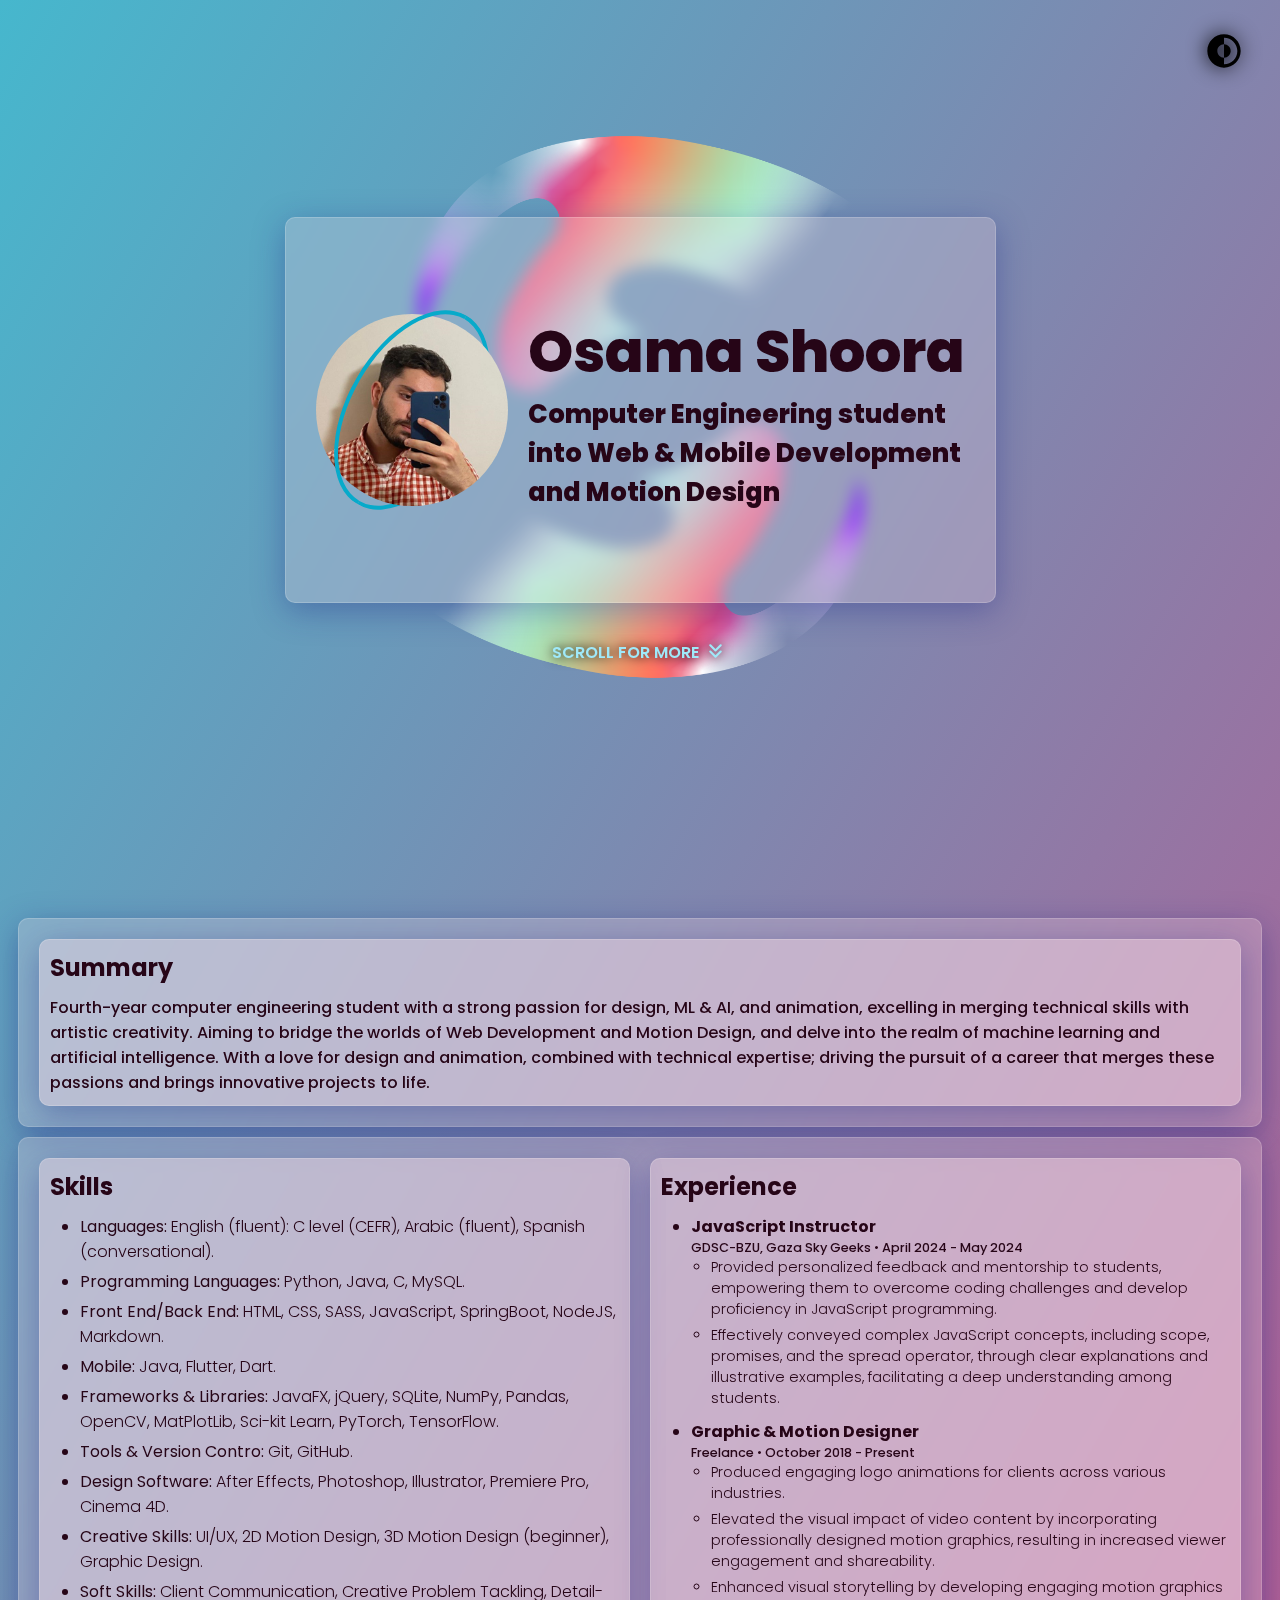
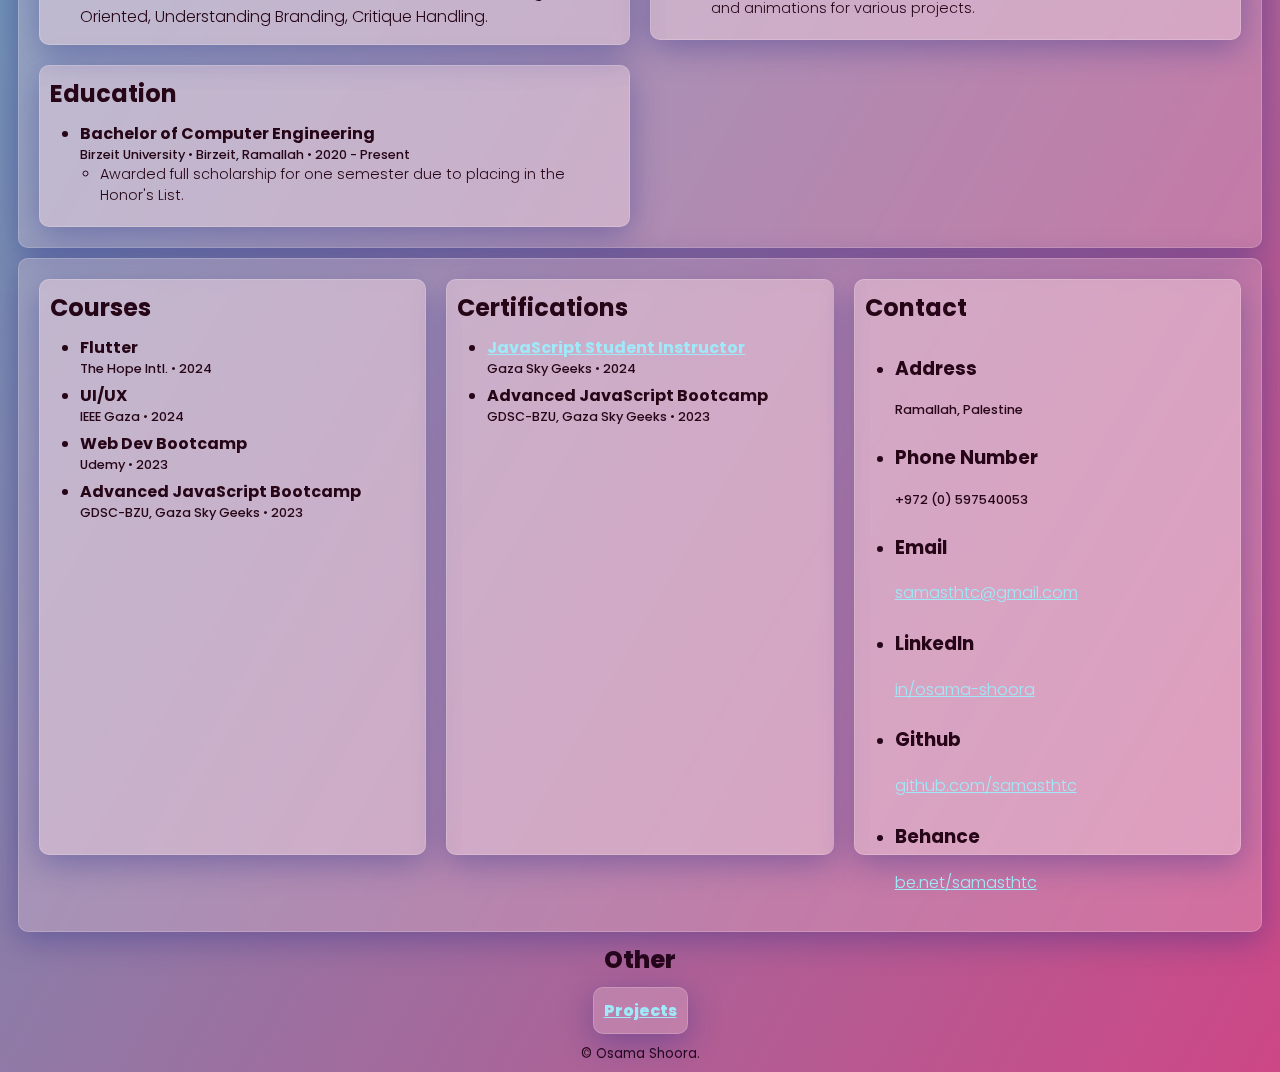
==== commit f5331b1c: "Update index.html" ====
--- a/index.html
+++ b/index.html
@@ -221,17 +221,29 @@
         <h2>Contact</h2>
         <ul>
           <li>
-            <h4>
-              <a
-                href="https://credsverse.com/credentials/0abc3466-1c5b-4b9c-9fdd-5f3ae3a615f6">JavaScript
-                Student Instructor</a>
-            </h4>
-            <p>Gaza Sky Geeks • 2024</p>
-          </li>
-          <li>
-            <h4>Advanced JavaScript Bootcamp</h4>
-            <p>GDSC-BZU, Gaza Sky Geeks • 2023</p>
-          </li>
+            <h3>Address</h3>
+            <p>Ramallah, Palestine</p>
+          </li>
+          <li>
+            <h3>Phone Number</h3>
+            <p>+972 (0) 597540053</p>
+          </li>
+          <li>
+        <h3>Email</h3>
+        <a href="mailto:samasthtc@gmail.com">samasthtc@gmail.com</a>
+      </li>
+      <li>
+        <h3>LinkedIn</h3>
+        <a href="https://www.linkedin.com/in/osama-shoora">in/osama-shoora</a>
+      </li>
+      <li>
+        <h3>Github</h3>
+        <a href="https://www.github.com/samasthtc">github.com/samasthtc</a>
+      </li>
+      <li>
+        <h3>Behance</h3>
+        <a href="https://www.behance.net/samasthtc">be.net/samasthtc</a>
+      </li>
         </ul>
       </section>
     </section>
--- a/style.css
+++ b/style.css
@@ -346,12 +346,14 @@
   background-color: transparent;
   border: 0;
   position: fixed;
+  z-index: 2;
   top: 30px;
   right: 30px;
   cursor: pointer;
   transition: all 0.3s;
 }
 .darkmode-btn .button-shadow {
+  z-index: 2;
   position: absolute;
   filter: blur(10px);
   right: 6px;
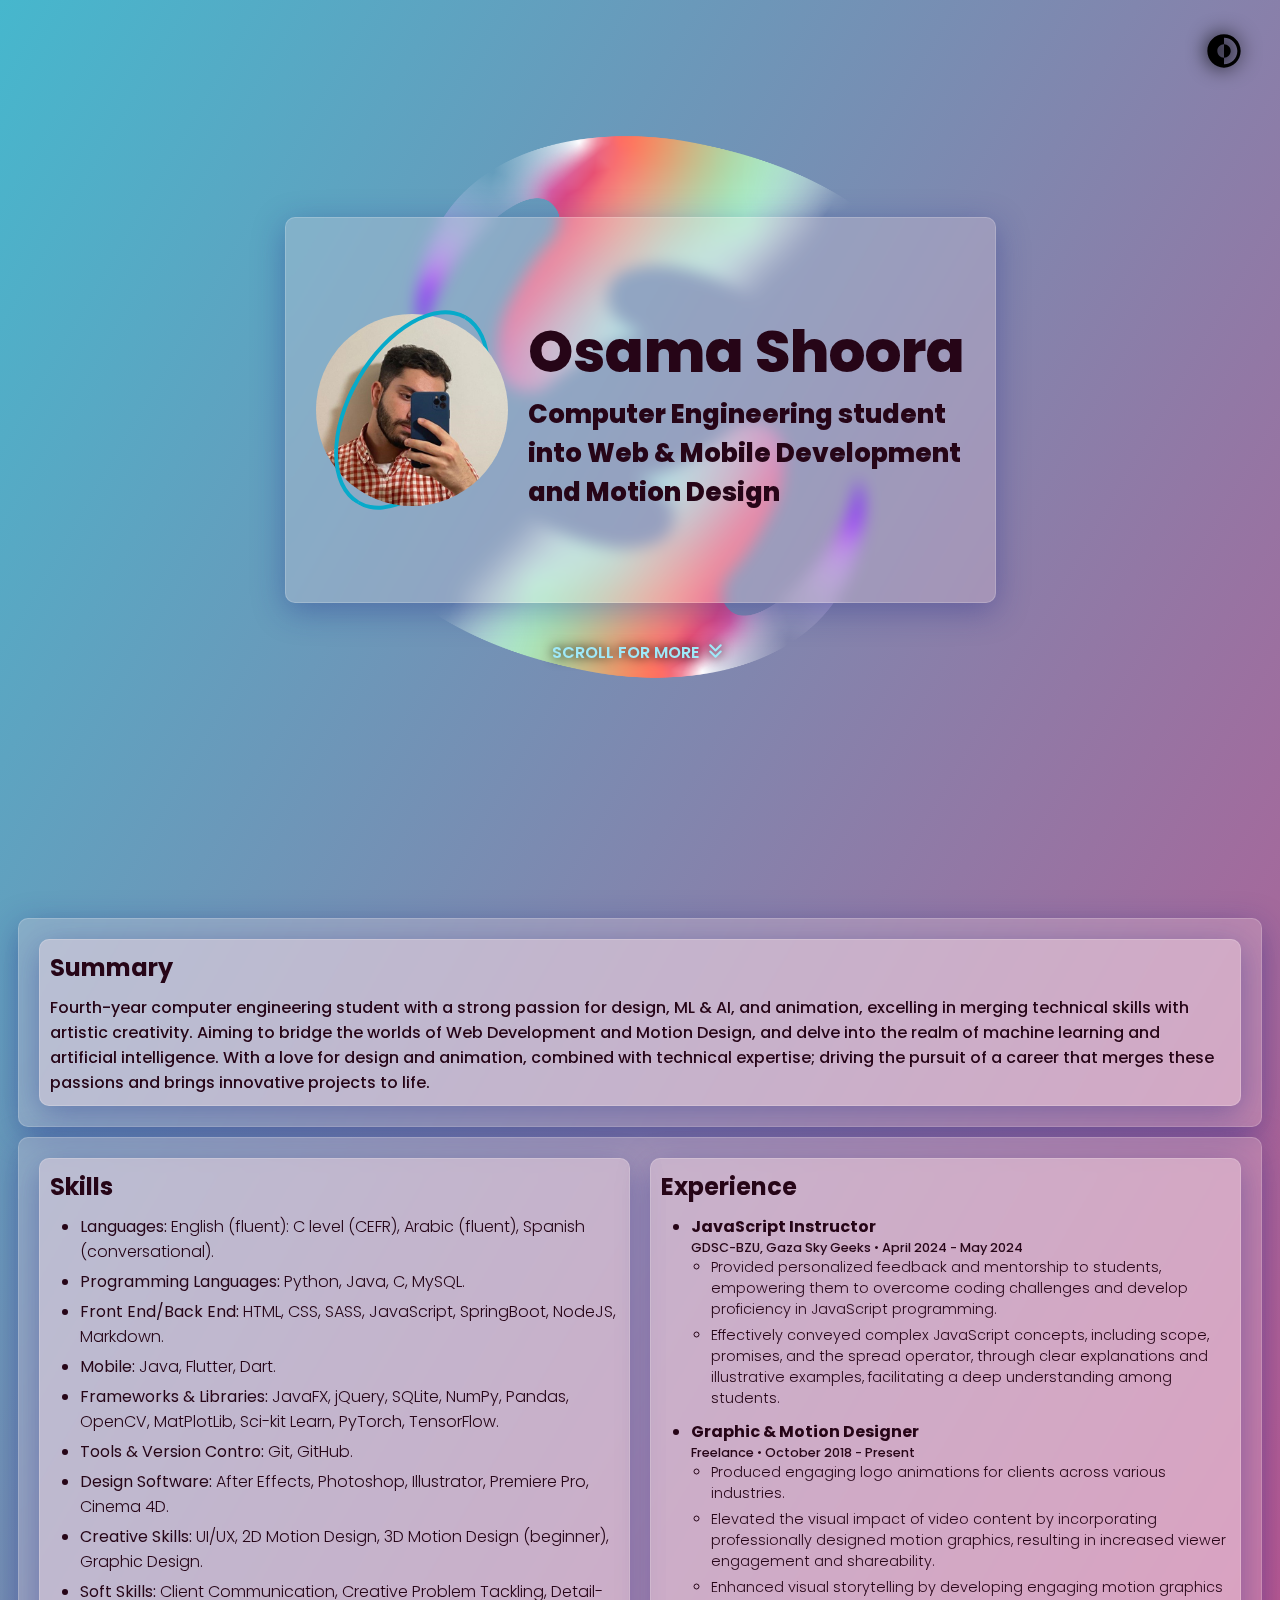
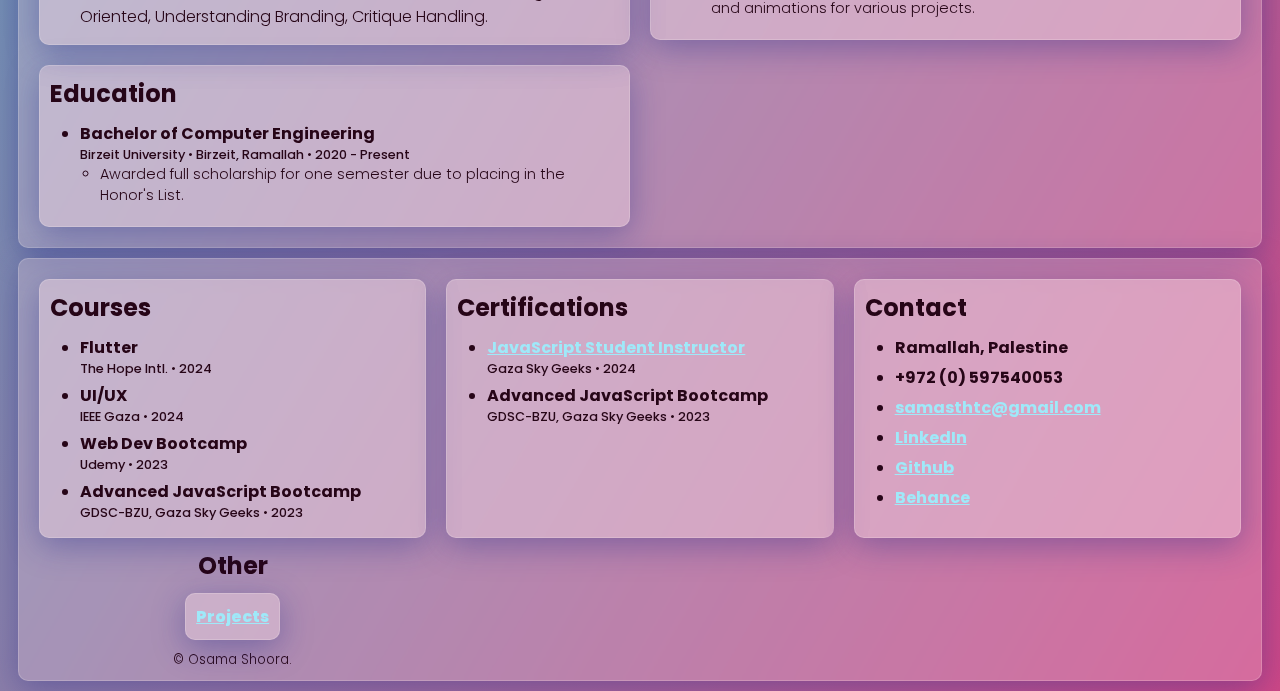
==== commit deb10b60: "Update index.html" ====
--- a/index.html
+++ b/index.html
@@ -221,32 +221,33 @@
         <h2>Contact</h2>
         <ul>
           <li>
-            <h3>Address</h3>
-            <p>Ramallah, Palestine</p>
-          </li>
-          <li>
-            <h3>Phone Number</h3>
-            <p>+972 (0) 597540053</p>
-          </li>
-          <li>
-        <h3>Email</h3>
-        <a href="mailto:samasthtc@gmail.com">samasthtc@gmail.com</a>
-      </li>
-      <li>
-        <h3>LinkedIn</h3>
-        <a href="https://www.linkedin.com/in/osama-shoora">in/osama-shoora</a>
-      </li>
-      <li>
-        <h3>Github</h3>
-        <a href="https://www.github.com/samasthtc">github.com/samasthtc</a>
-      </li>
-      <li>
-        <h3>Behance</h3>
-        <a href="https://www.behance.net/samasthtc">be.net/samasthtc</a>
-      </li>
-        </ul>
-      </section>
-    </section>
+            <h4>Ramallah, Palestine</h4>
+          </li>
+          <li>
+            <h4>+972 (0) 597540053</h4>
+          </li>
+          <li>
+            <a href="mailto:samasthtc@gmail.com"><h4 style="
+                margin-top: 0px;
+                margin-bottom: 0px;">samasthtc@gmail.com</h4></a>
+          </li>
+          <li>
+            <a href="https://www.linkedin.com/in/osama-shoora"><h4 style="
+                margin-top: 0px;
+                margin-bottom: 0px;">LinkedIn</h4></a>
+          </li>
+          <li>
+            <a href="https://www.github.com/samasthtc"><h4 style="
+                margin-top: 0px;
+                margin-bottom: 0px;">Github</h4></a>
+          </li>
+          <li>
+            <a href="https://www.behance.net/samasthtc"><h4 style="
+                margin-top: 0px;
+                margin-bottom: 0px;">Behance</h4></a>
+          </li>
+        </ul>
+      </section>
 
     <footer class="flex-container other">
       <h2>Other</h2>
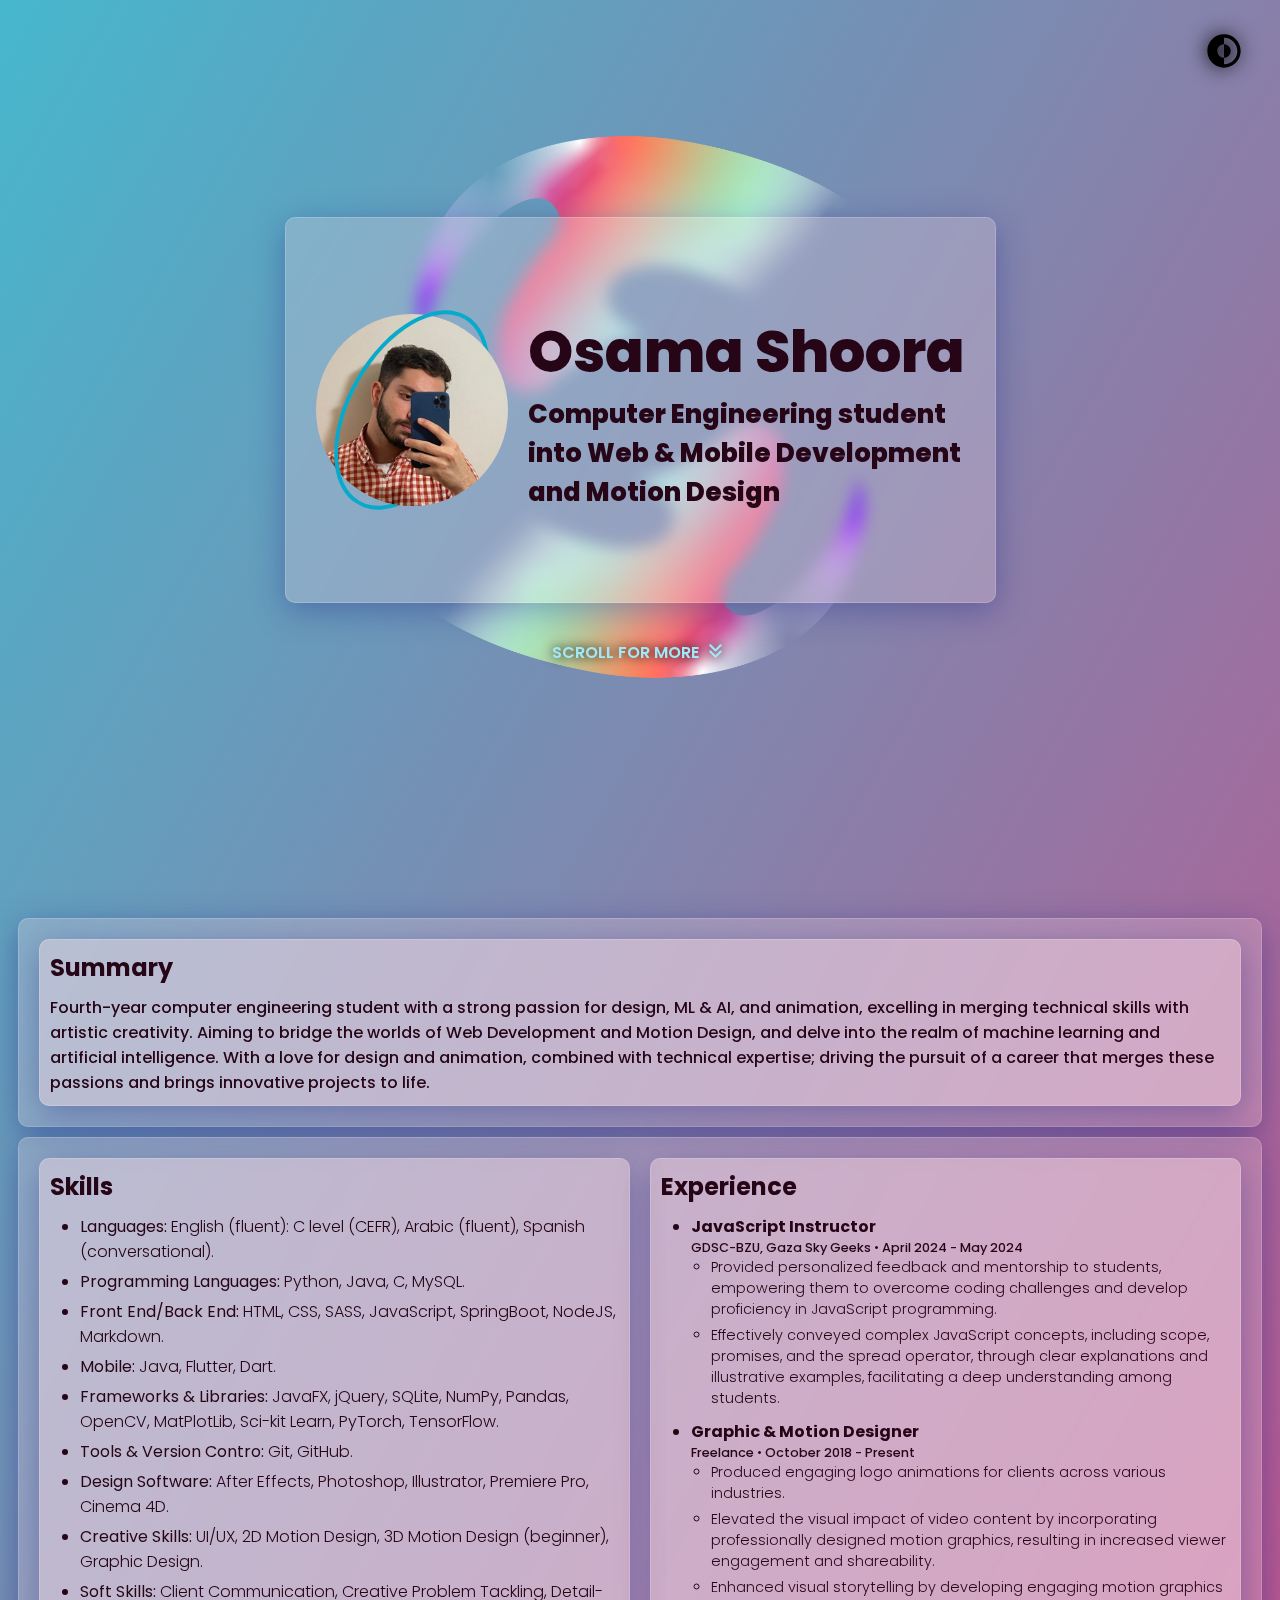
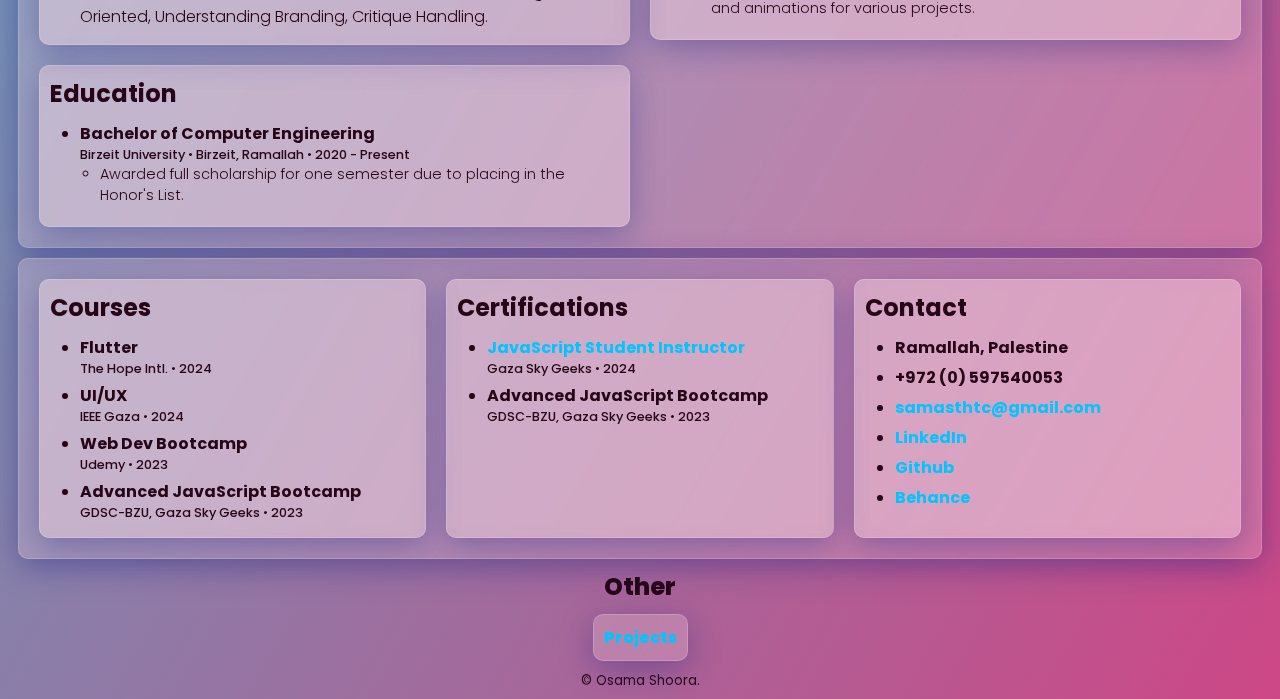
==== commit 01f13aab: "Update index.html" ====
--- a/index.html
+++ b/index.html
@@ -248,6 +248,7 @@
           </li>
         </ul>
       </section>
+    </section>
 
     <footer class="flex-container other">
       <h2>Other</h2>
--- a/style.css
+++ b/style.css
@@ -297,7 +297,8 @@
 }
 
 a {
-  color: #9fe9f9;
+  color: #00c5ff;
+  text-decoration: none;
 }
 
 .ring-back,
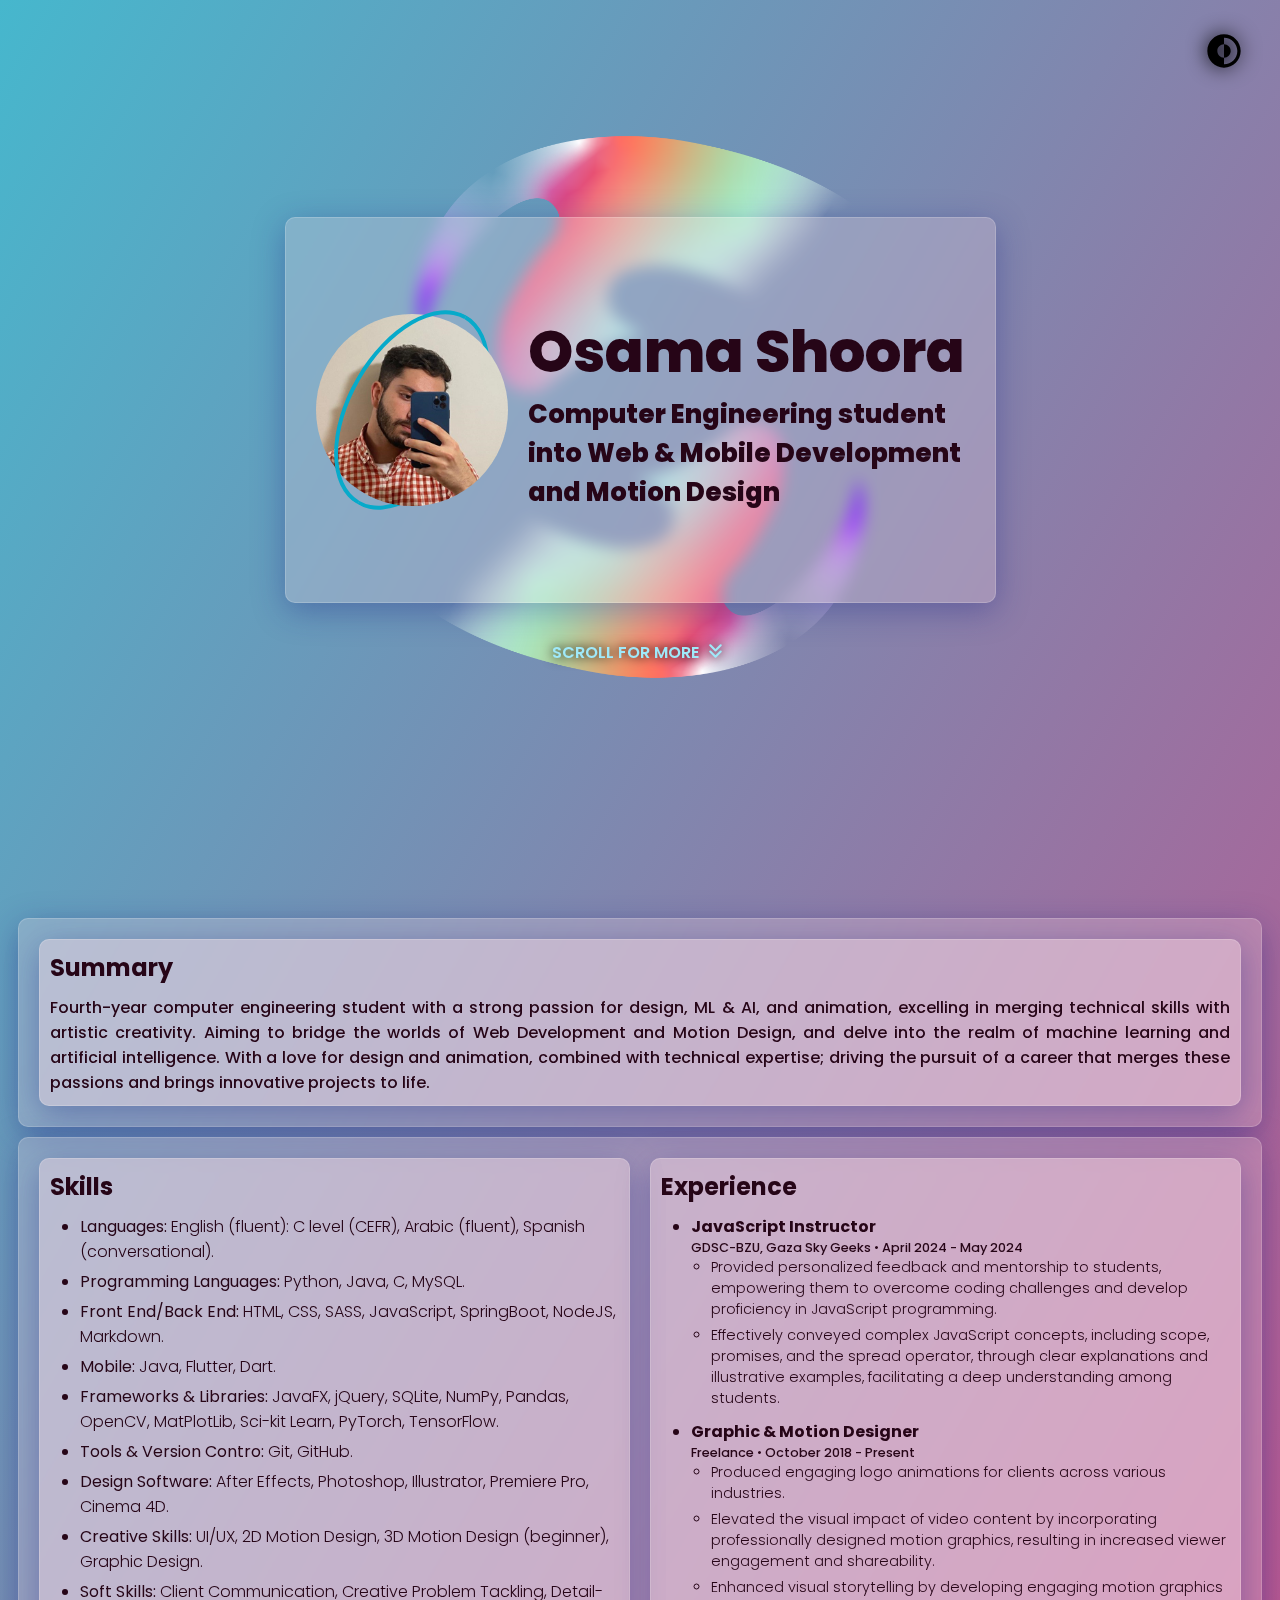
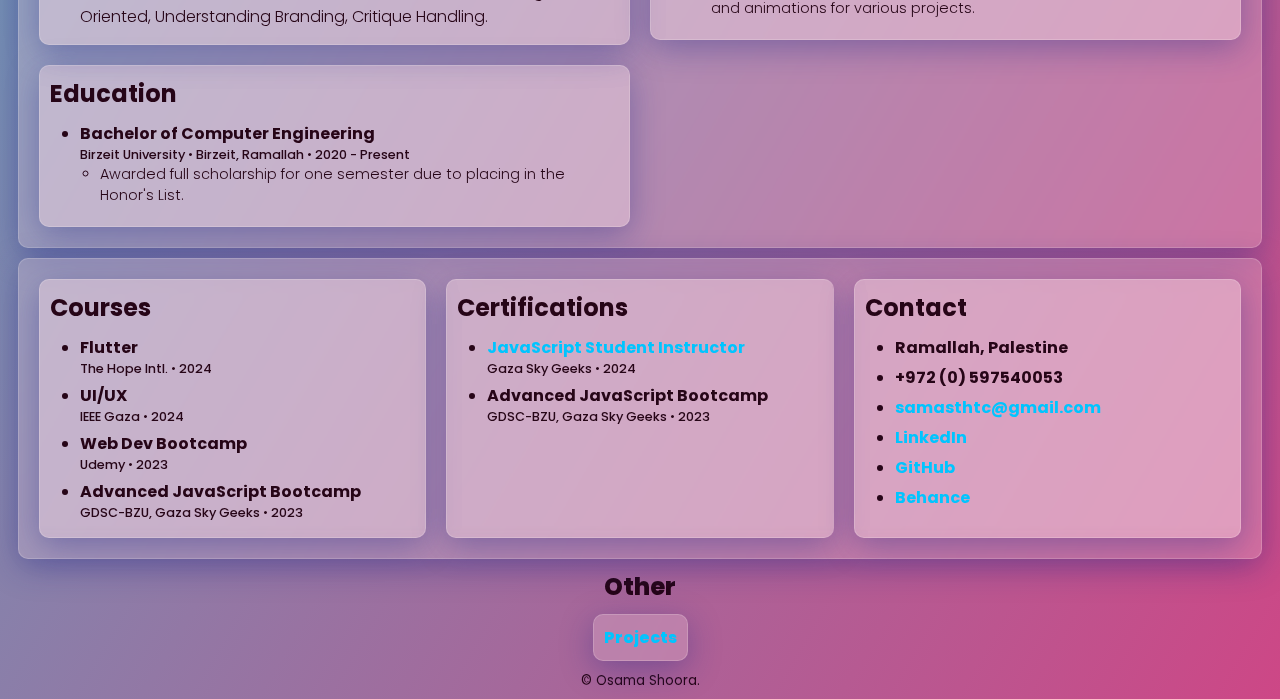
==== commit 47d49b07: "Update index.html" ====
--- a/index.html
+++ b/index.html
@@ -239,7 +239,7 @@
           <li>
             <a href="https://www.github.com/samasthtc"><h4 style="
                 margin-top: 0px;
-                margin-bottom: 0px;">Github</h4></a>
+                margin-bottom: 0px;">GitHub</h4></a>
           </li>
           <li>
             <a href="https://www.behance.net/samasthtc"><h4 style="
--- a/style.css
+++ b/style.css
@@ -207,6 +207,7 @@
 
 .card p {
   font-weight: 500;
+  text-align: justify;
 }
 
 .about-container {
